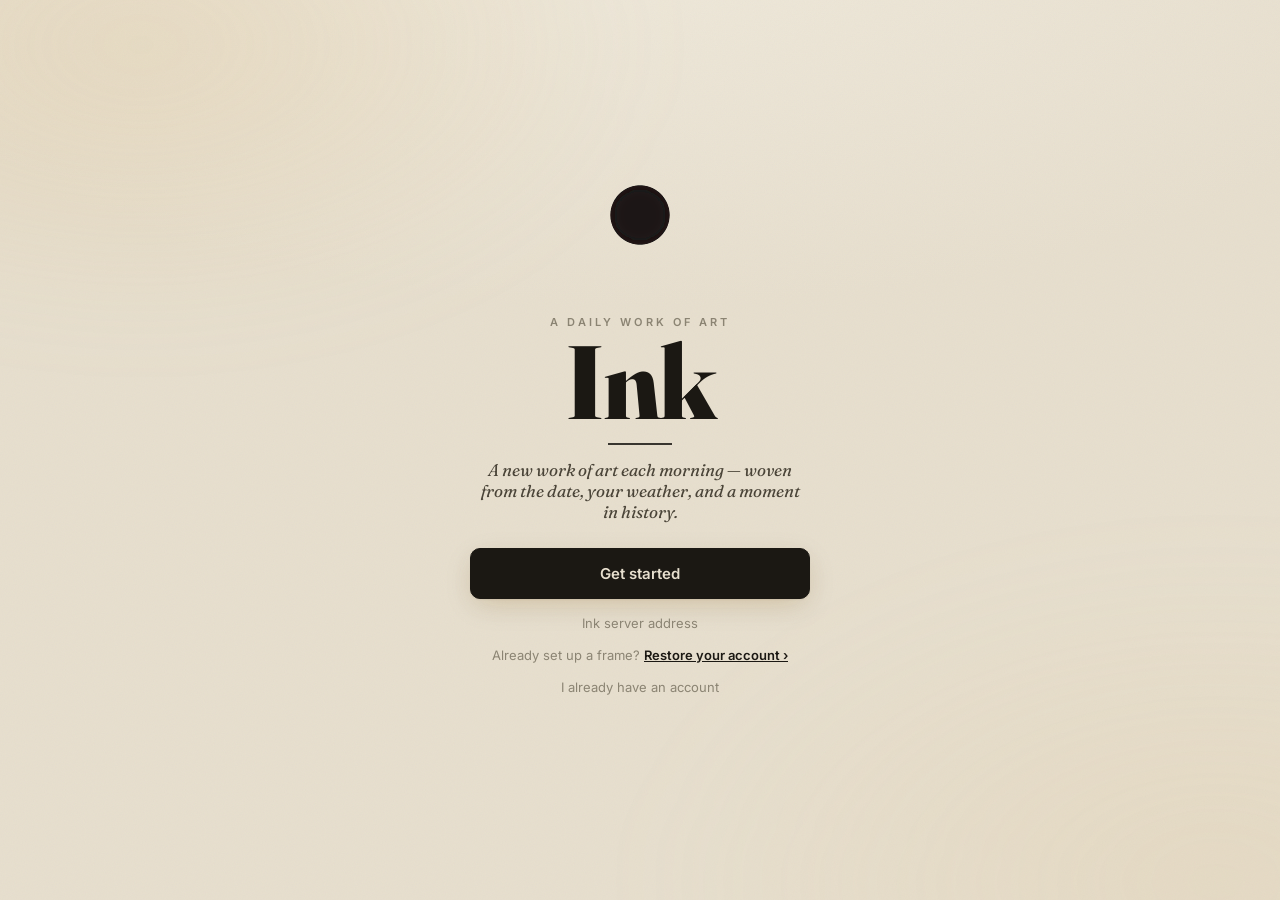
==== static/index.html @ b733e069 "fix: review findings — races, cost guards, tz bugs, toast; UI polish Backend: scheduler and the fram" ====
<!DOCTYPE html>
<html lang="en">
<head>
  <meta charset="utf-8" />
  <meta name="viewport" content="width=device-width, initial-scale=1, viewport-fit=cover" />
  <meta name="theme-color" content="#e7dfce" />
  <link rel="icon" type="image/svg+xml" href="icon.svg" />
  <link rel="icon" type="image/png" sizes="192x192" href="icon-192.png" />
  <link rel="icon" type="image/png" sizes="512x512" href="icon-512.png" />
  <link rel="apple-touch-icon" href="apple-touch-icon.png" />
  <link rel="manifest" href="manifest.webmanifest" />
  <title>Ink</title>
  <link rel="preconnect" href="https://fonts.googleapis.com" />
  <link rel="preconnect" href="https://fonts.gstatic.com" crossorigin />
  <link rel="stylesheet"
    href="https://fonts.googleapis.com/css2?family=Fraunces:ital,opsz,wght@0,9..144,400;0,9..144,500;0,9..144,600;0,9..144,800;1,9..144,400&family=Inter:wght@400;500;600&display=swap" />
  <link rel="stylesheet" href="styles.css" />
</head>
<body>
  <!-- Reusable ink-blob mark (gooey filter). -->
  <svg width="0" height="0" aria-hidden="true" style="position:absolute">
    <defs>
      <filter id="goo">
        <feGaussianBlur in="SourceGraphic" stdDeviation="5" result="b" />
        <feColorMatrix in="b" mode="matrix"
          values="1 0 0 0 0  0 1 0 0 0  0 0 1 0 0  0 0 0 20 -9" />
      </filter>
      <g id="inkblob" filter="url(#goo)">
        <circle class="bl b1" cx="80" cy="80" r="24" />
        <circle class="bl b2" cx="80" cy="80" r="17" />
        <circle class="bl b3" cx="80" cy="80" r="13" />
        <circle class="bl b4" cx="80" cy="80" r="19" />
        <circle class="bl b5" cx="80" cy="80" r="10" />
      </g>
    </defs>
  </svg>

  <main id="app">

    <!-- Shared pull-to-refresh spinner (overlays whichever screen is pulling). -->
    <div class="pull-spinner" id="pull-spinner" aria-hidden="true">
      <svg viewBox="0 0 24 24" width="20" height="20" fill="none" stroke="currentColor" stroke-width="2" stroke-linecap="round" stroke-linejoin="round">
        <path d="M3 12a9 9 0 0 1 15.5-6.2L21 8" /><path d="M21 3v5h-5" />
        <path d="M21 12a9 9 0 0 1-15.5 6.2L3 16" /><path d="M3 21v-5h5" />
      </svg>
    </div>

    <!-- ───────────────────────── Welcome ────────────────────────────────── -->
    <section id="screen-welcome" class="screen center">
      <div class="inkmark inkmark-lg" aria-hidden="true"><svg viewBox="0 0 160 160"><use href="#inkblob" /></svg></div>
      <p class="eyebrow">A daily work of art</p>
      <h1 class="word">Ink</h1>
      <hr class="rule" />
      <p class="tagline">A new work of art each morning — woven from the date, your weather, and a moment in history.</p>
      <button id="start-btn" class="btn-primary">Get started</button>
      <details id="server-details" class="disclosure">
        <summary>Ink server address</summary>
        <label>Server URL<input id="server-url" placeholder="https://your-ink-server" /></label>
        <button id="server-save" type="button" class="btn-ghost">Save server</button>
      </details>
      <p class="returning-hint">Already set up a frame? <button type="button" id="restore-open" class="link inline-link">Restore your account ›</button></p>
      <details class="disclosure" id="restore-details">
        <summary>I already have an account</summary>
        <label>Account token<input id="restore-token" placeholder="paste your token" /></label>
        <button id="restore-btn" class="btn-ghost">Restore</button>
      </details>
      <p id="welcome-error" class="error" hidden></p>
    </section>

    <!-- ───────────────────────────── Home ───────────────────────────────── -->
    <section id="screen-home" class="screen home" hidden>
      <header class="home-top">
        <span class="brand-word">Ink</span>
        <span class="inkmark inkmark-anim" aria-hidden="true"><svg viewBox="0 0 160 160"><use href="#inkblob" /></svg></span>
        <span class="home-actions">
          <button class="gear-btn" id="add-frame-btn" aria-label="Add a frame" title="Add a frame">
            <svg viewBox="0 0 24 24" width="22" height="22"><path d="M12 5v14M5 12h14" fill="none" stroke="currentColor" stroke-width="2" stroke-linecap="round"/></svg>
          </button>
          <button class="gear-btn" id="app-settings-btn" aria-label="App settings">
            <svg viewBox="0 0 24 24" width="22" height="22"><path d="M12 8a4 4 0 100 8 4 4 0 000-8zm8.4 4a6.5 6.5 0 00-.1-1.2l2-1.6-2-3.4-2.4 1a6.4 6.4 0 00-2-1.2l-.4-2.6H9.5L9 5.8a6.4 6.4 0 00-2 1.2l-2.4-1-2 3.4 2 1.6A6.5 6.5 0 003.6 12c0 .4 0 .8.1 1.2l-2 1.6 2 3.4 2.4-1c.6.5 1.3.9 2 1.2l.4 2.6h5l.4-2.6c.7-.3 1.4-.7 2-1.2l2.4 1 2-3.4-2-1.6c.1-.4.1-.8.1-1.2z" fill="none" stroke="currentColor" stroke-width="1.6"/></svg>
          </button>
        </span>
      </header>

      <!-- Empty: no frame connected -->
      <div id="home-empty" class="empty-state" hidden>
        <div class="empty-brand">
          <span class="empty-wordmark">Ink</span>
          <span class="inkmark float" aria-hidden="true"><svg viewBox="0 0 160 160"><use href="#inkblob" /></svg></span>
        </div>
        <h2>Add your first frame</h2>
        <p class="muted">Connect your Ink frame and see a new work of art each morning.</p>
        <button id="empty-connect-btn" class="btn-primary">Connect a frame</button>
      </div>

      <!-- Connected: a swipeable carousel of frames, each a hung work of art -->
      <div id="home-frame" class="home-frame" hidden>
        <div class="home-carousel" id="home-carousel"></div>
        <div class="dots" id="home-dots" hidden></div>
        <p class="swipe-hint" id="home-swipe-hint" hidden>Swipe to switch · hold to reorder</p>
      </div>
      <!-- One card per frame, cloned into #home-carousel (classes, not ids, so
           multiple cards can coexist). -->
      <template id="home-card-tpl">
        <div class="home-card">
          <button class="gallery-frame home-art-btn" type="button" aria-label="Open frame">
            <span class="gframe-wood">
              <span class="gframe-mat">
                <span class="skeleton home-skeleton"></span>
                <img class="home-art-img" alt="current artwork" />
              </span>
            </span>
          </button>
          <figcaption class="home-meta">
            <h2 class="art-title">
              <span class="home-frame-name">My frame</span>
              <svg class="title-moon home-sleep-moon" viewBox="0 0 24 24" width="16" height="16" aria-label="Asleep" hidden><path d="M21 12.8A9 9 0 1 1 11.2 3a7 7 0 0 0 9.8 9.8z" fill="currentColor"/></svg>
            </h2>
            <p class="art-caption home-explain">—</p>
            <button class="open-chip home-more" type="button">Open</button>
          </figcaption>
        </div>
      </template>
    </section>

    <!-- ───────────────────────── Connect a frame ────────────────────────── -->
    <section id="screen-connect" class="screen" hidden>
      <header class="topbar">
        <button class="link back" id="connect-back">‹ Back</button>
        <span class="brand-text">Connect a frame</span><span class="spacer"></span>
      </header>
      <ol class="steps">
        <li><b>Onboarding mode.</b> A new frame is ready on first power‑on. To re‑pair
          one, hold <b>KEY3</b> ~15 s.</li>
        <li><b>Join the frame's Wi‑Fi</b> (“Ink Frame”) on your phone; a setup page opens.</li>
        <li><b>Pick your home Wi‑Fi.</b> The frame then shows a QR + 6‑digit code.</li>
        <li><b>Scan it below</b> (or enter the code).</li>
      </ol>

      <button type="button" id="scan-btn" class="btn-primary">Scan QR to pair</button>
      <div id="scanner" class="scanner" hidden>
        <video id="scan-video" playsinline muted></video>
        <p class="scan-hint" id="scan-hint">Point the camera at the QR on the frame…</p>
        <button type="button" id="scan-cancel" class="btn-ghost">Cancel</button>
      </div>

      <details class="disclosure" id="manual-pair">
        <summary>Enter the code instead</summary>
        <form id="pair-form" class="pair-form">
          <input id="pair-code" inputmode="numeric" maxlength="6" placeholder="000000" class="code-input" />
          <label>Name this frame <span class="optional">(optional)</span>
            <input id="pair-name" maxlength="40" placeholder="e.g. Living room" /></label>
          <button type="submit" class="btn-primary">Pair frame</button>
          <p id="pair-error" class="error" hidden></p>
        </form>
      </details>
    </section>

    <!-- ─────────────────────────── Frame detail ─────────────────────────── -->
    <section id="screen-frame" class="screen frame-screen" hidden>
      <header class="home-top">
        <button class="link back" id="frame-back">‹</button>
        <span class="brand-word small">Ink</span>
        <span class="inkmark inkmark-anim" aria-hidden="true"><svg viewBox="0 0 160 160"><use href="#inkblob" /></svg></span>
      </header>

      <div class="gallery" id="gallery"></div>
      <div class="dots" id="gallery-dots"></div>

      <div class="status-line"><span class="dot" id="fr-dot"></span><span id="fr-status">—</span></div>

      <div class="frame-alert" id="frame-alert" hidden></div>

      <section class="placard">
        <p class="placard-eyebrow" id="ev-meta">On view today</p>
        <p class="placard-body" id="ev-text">—</p>
        <button type="button" id="ev-more" class="read-more" hidden>Read more</button>
        <p class="placard-sign" id="ev-sign" hidden></p>
      </section>

      <section class="also" id="other-events" hidden>
        <button type="button" id="also-toggle" class="also-toggle" aria-expanded="false" aria-controls="also-list">
          <span class="also-title">Also on this day</span>
          <span class="also-chev" aria-hidden="true">›</span>
        </button>
        <ul class="also-list" id="also-list" hidden></ul>
      </section>

      <div class="frame-controls">
        <button id="refresh-btn" type="button" class="icon-action" aria-label="Refresh the frame" title="Refresh the frame">
          <svg viewBox="0 0 24 24" aria-hidden="true"><path d="M20 11a8 8 0 1 0-.9 4.5M20 5v6h-6" fill="none" stroke="currentColor" stroke-width="2" stroke-linecap="round" stroke-linejoin="round"/></svg>
        </button>
        <button id="regen-btn" type="button" class="btn-primary">Generate</button>
        <button id="sleep-btn" type="button" class="icon-action" aria-label="Sleep the frame" title="Sleep the frame">
          <svg viewBox="0 0 24 24" aria-hidden="true"><path d="M21 12.8A8.5 8.5 0 1 1 11.2 3a6.6 6.6 0 0 0 9.8 9.8z" fill="none" stroke="currentColor" stroke-width="2" stroke-linecap="round" stroke-linejoin="round"/></svg>
        </button>
      </div>
      <p id="refresh-hint" class="sleep-hint center-text" hidden></p>

      <nav class="nav-list compact">
        <button class="nav-row" id="goto-artwork"><span class="nav-ico">🎨</span><span class="nav-t">Artwork</span><span class="nav-chev">›</span></button>
        <button class="nav-row" id="goto-settings"><span class="nav-ico">⚙︎</span><span class="nav-t">Frame settings</span><span class="nav-chev">›</span></button>
      </nav>
    </section>

    <!-- ────────────────────── Artwork settings ──────────────────────────── -->
    <section id="screen-artwork" class="screen" hidden>
      <header class="topbar">
        <button class="link back" id="artwork-back">‹ Frame</button>
        <span class="brand-text">Artwork</span><span class="spacer"></span>
      </header>
      <form id="artwork-form">

        <div class="card">
          <div class="card-head">
            <h3>Location &amp; weather</h3>
            <label class="toggle title-toggle" title="Use location &amp; weather"><input type="checkbox" id="use_weather" /><i></i></label>
          </div>
          <div id="loc-weather-body">
          <span class="field-label">Location</span>
          <div class="loc-view" id="loc-view">
            <span id="city-display" class="loc-text"></span>
            <button type="button" id="city-edit" class="loc-edit-btn" aria-label="Edit location">
              <svg viewBox="0 0 24 24" width="18" height="18" fill="none" stroke="currentColor"
                   stroke-width="1.7" stroke-linecap="round" stroke-linejoin="round">
                <path d="M12 20h9" />
                <path d="M16.5 3.5a2.12 2.12 0 0 1 3 3L7 19l-4 1 1-4 12.5-12.5z" />
              </svg>
            </button>
          </div>
          <div class="loc-edit" id="loc-edit" hidden>
            <div class="autocomplete">
              <div class="loc-input-row">
                <input id="city-name" placeholder="Type a city…" autocomplete="off"
                       autocapitalize="words" spellcheck="false" />
                <button type="button" id="city-find" class="btn-ghost inline">Find</button>
                <button type="button" id="city-accept" class="btn-accept" aria-label="Accept location">
                  <svg viewBox="0 0 24 24" width="20" height="20" fill="none" stroke="currentColor"
                       stroke-width="2.4" stroke-linecap="round" stroke-linejoin="round">
                    <path d="M20 6 9 17l-5-5" />
                  </svg>
                </button>
              </div>
              <ul id="city-suggest" class="suggest" hidden></ul>
            </div>
            <button type="button" id="geo-btn" class="link locate">Use my current location</button>
            <label class="toggle"><span>Enter coordinates manually</span><input type="checkbox" id="manual-coords" /><i></i></label>
            <div class="row" id="coords-row" hidden>
              <label>Latitude<input id="lat" type="number" step="0.0001" /></label>
              <label>Longitude<input id="lon" type="number" step="0.0001" /></label>
            </div>
          </div>
          <fieldset class="radios" id="unit-radios">
            <legend>Temperature units</legend>
            <label class="radio"><input type="radio" name="unit" value="c" /><span>°C</span></label>
            <label class="radio"><input type="radio" name="unit" value="f" /><span>°F</span></label>
          </fieldset>
          </div><!-- /loc-weather-body -->
        </div>

        <div class="card">
          <div class="card-head">
            <h3>Date</h3>
            <label class="toggle title-toggle" title="Show the date"><input type="checkbox" id="show_date" /><i></i></label>
          </div>
          <label id="date-format-row">Date format
            <select id="date-format"></select>
          </label>
          <div id="date-custom-wrap" hidden>
            <div class="field-label-row">
              <span class="field-label">Custom format</span>
              <button type="button" id="date-help-btn" class="help-btn" aria-label="Show format codes">?</button>
            </div>
            <input id="date-custom" type="text" maxlength="40" placeholder="ddd MMM Do" autocapitalize="none" autocomplete="off" spellcheck="false" />
            <p id="date-preview" class="date-preview"></p>
          </div>
        </div>

        <div id="date-help-modal" class="modal-overlay" hidden>
          <div class="modal-card" role="dialog" aria-modal="true" aria-label="Date format codes">
            <div class="modal-head">
              <h4>Format codes</h4>
              <button type="button" id="date-help-close" class="modal-close" aria-label="Close">&times;</button>
            </div>
            <dl id="date-token-list"></dl>
          </div>
        </div>

        <div class="card">
          <div class="card-head">
            <h3>Interests</h3>
            <label class="toggle title-toggle" title="Draw from a moment in history"><input type="checkbox" id="use_event" /><i></i></label>
          </div>
          <div id="interests-body">
            <p class="hint">Topics the daily moment is chosen from.</p>
            <fieldset class="chips" id="interest-chips"></fieldset>
            <label>Anything else<input id="interest-other" placeholder="e.g. jazz, sailing, poetry" /></label>
            <h4 class="sub">Holidays</h4>
            <label class="toggle"><span>Jewish</span><input type="checkbox" id="h-jewish" /><i></i></label>
            <label class="toggle"><span>Israeli</span><input type="checkbox" id="h-israeli" /><i></i></label>
            <label class="toggle"><span>Global</span><input type="checkbox" id="h-global" /><i></i></label>
          </div>
        </div>

        <div class="card">
          <h3>Style &amp; details</h3>
          <fieldset class="radios orient" id="orient-radios">
            <legend>Orientation</legend>
            <label class="radio orient-opt"><input type="radio" name="orient" value="landscape" /><span><svg viewBox="0 0 24 18" class="ori"><rect x="1" y="1" width="22" height="16" rx="2"/></svg>Landscape</span></label>
            <label class="radio orient-opt"><input type="radio" name="orient" value="portrait" /><span><svg viewBox="0 0 18 24" class="ori"><rect x="1" y="1" width="16" height="22" rx="2"/></svg>Portrait</span></label>
          </fieldset>
          <label>Language<select id="language"><option value="en">English</option><option value="he">Hebrew</option></select></label>
          <label>Signature<input id="signature" placeholder="Ink." /></label>
        </div>

        <div class="sticky-save">
          <button type="submit" class="btn-primary">Save</button>
        </div>
      </form>
    </section>

    <!-- ───────────────────────── Frame settings ─────────────────────────── -->
    <section id="screen-settings" class="screen" hidden>
      <header class="topbar">
        <button class="link back" id="settings-back">‹ Frame</button>
        <span class="brand-text">Frame settings</span>
        <button id="settings-save" class="btn-save-top" type="button" disabled>Save</button>
      </header>

      <div class="card status-card">
        <div class="status-head"><span class="dot" id="set-dot"></span><span class="status-state" id="set-state">—</span></div>
        <p class="status-sub" id="set-sub"></p>
      </div>

      <div class="card">
        <h3>Name</h3>
        <input id="set-name" maxlength="40" placeholder="Ink Frame" />
      </div>

      <div class="card">
        <h3>Schedule</h3>
        <fieldset class="radios" id="sched-radios">
          <legend>Create a new work</legend>
          <label class="radio"><input type="radio" name="sched" value="daily" /><span>Daily</span></label>
          <label class="radio"><input type="radio" name="sched" value="weekly" /><span>Weekly</span></label>
          <label class="radio"><input type="radio" name="sched" value="custom" /><span>Specific days</span></label>
        </fieldset>
        <fieldset class="chips days" id="day-chips" hidden></fieldset>
        <label>Daily update time<input id="wake" type="time" step="300" /></label>
      </div>

      <div class="card">
        <h3>Power</h3>
        <fieldset class="radios" id="sleep-radios">
          <legend>When idle</legend>
          <label class="radio"><input type="radio" name="sleepmode" value="always_on" /><span>Always on</span></label>
          <label class="radio"><input type="radio" name="sleepmode" value="sleep" /><span>Sleep after a while</span></label>
        </fieldset>
        <label id="sleep-after-row" hidden>Sleep after (minutes)<input id="sleep-after" type="number" min="1" max="240" /></label>
        <p class="hint">Always on keeps the picture up and refreshes through the day — best when plugged in. Sleep wakes at the update time, shows the new work, then sleeps to save power — best on battery.</p>
      </div>

      <div class="card">
        <h3>Time zone</h3>
        <label class="toggle"><span>Automatic (match the location)</span><input type="checkbox" id="auto-tz" /><i></i></label>
        <label id="tz-row" hidden>Time zone<input id="tz" placeholder="Asia/Jerusalem" /></label>
      </div>

      <dl class="spec">
        <div><dt>Connection</dt><dd id="spec-conn">—</dd></div>
        <div><dt>Wi‑Fi signal</dt><dd id="spec-wifi">—</dd></div>
        <div><dt>Firmware</dt><dd id="spec-fw">—</dd></div>
        <div><dt>Frame ID</dt><dd id="spec-id" class="mono">—</dd></div>
      </dl>
      <button id="check-fw-btn" type="button" class="btn-ghost wide">Check for updates</button>
      <p id="fw-status-hint" class="hint center-text"></p>

      <div class="card">
        <h3>Buttons</h3>
        <ul class="buttons-help">
          <li><b>KEY1</b><span>Sleep / wake — tap to put the frame to sleep, tap again to wake it.</span></li>
          <li><b>KEY2</b><span>Refresh — re‑fetch and redraw the current artwork.</span></li>
          <li><b>KEY3</b><span>Wake — wakes the frame from sleep.</span></li>
          <li><b>KEY1 + KEY3</b><span>Factory reset — hold both together for ~15 s to wipe Wi‑Fi &amp; pairing and return to onboarding.</span></li>
        </ul>
      </div>

      <button id="disconnect-btn" type="button" class="btn-danger">Disconnect &amp; forget this frame</button>
      <p class="hint center-text">Forgetting unpairs this frame from your account. It keeps its Wi‑Fi and shows the pairing screen, ready to re‑add.</p>

      <button id="factory-btn" type="button" class="btn-danger">Factory restore</button>
      <p class="hint center-text">Full wipe: clears Wi‑Fi <em>and</em> pairing on the frame and returns it to onboarding from scratch — for re‑gifting or moving networks. The frame must be online.</p>
    </section>

    <!-- ───────────────────────── App settings ───────────────────────────── -->
    <section id="screen-account" class="screen" hidden>
      <header class="topbar">
        <button class="link back" id="acct-back">‹ Home</button>
        <span class="brand-text">App settings</span><span class="spacer"></span>
      </header>

      <div class="card">
        <h3>Image generation</h3>
        <p class="hint">Your daily artwork is created with OpenAI. Use Ink's shared key, or bring your own.</p>
        <div class="segmented">
          <button type="button" class="seg" id="seg-platform">Ink's key</button>
          <button type="button" class="seg" id="seg-own">My own key</button>
        </div>
        <div id="own-key-fields" hidden>
          <label>Your OpenAI API key<input id="api-key" type="password" placeholder="sk-..." autocomplete="off" /></label>
          <button id="save-key-btn" type="button" class="btn-primary">Save key</button>
        </div>
        <p id="key-required-note" class="hint" hidden>Your own key is required for this account.</p>
        <p id="key-err" class="error" hidden></p>
      </div>

      <div class="card" id="install-card" hidden>
        <h3>Install Ink</h3>
        <p class="hint" id="install-hint">Add Ink to your home screen for a full‑screen experience.</p>
        <button id="install-btn" type="button" class="btn-primary">Install app</button>
      </div>

      <dl class="spec">
        <div><dt>App version</dt><dd id="app-version" class="mono">—</dd></div>
        <div><dt>Account</dt><dd id="acct-id" class="mono">—</dd></div>
      </dl>
      <button id="update-btn" type="button" class="btn-ghost wide">Check for updates</button>

      <details class="disclosure-card">
        <summary>Advanced</summary>
        <div class="adv-body">
          <label>Server URL<input id="acct-server-url" placeholder="https://your-ink-server" /></label>
          <button id="acct-server-save" type="button" class="btn-ghost">Save server</button>
          <hr class="adv-rule" />
          <p class="hint">Account key — restores this account on another device (temporary, until sign‑in). Keep it private.</p>
          <input id="token-display" readonly class="mono" />
        </div>
      </details>

      <button id="logout-btn" type="button" class="link danger-link">Log out</button>
    </section>

  </main>

  <div id="install-banner" class="install-banner" hidden>
    <div class="ib-mark inkmark inkmark-sm" aria-hidden="true"><svg viewBox="0 0 160 160"><use href="#inkblob" /></svg></div>
    <div class="ib-body">
      <p class="ib-title">Install Ink</p>
      <p class="ib-sub" id="ib-sub">Add it to your home screen for a full‑screen experience.</p>
      <label class="ib-check"><input type="checkbox" id="ib-dontshow" /> Don't show this again</label>
    </div>
    <div class="ib-actions">
      <button id="ib-install" class="btn-primary ib-btn">Install</button>
      <button id="ib-dismiss" class="link ib-later">Not now</button>
    </div>
  </div>

  <!-- Visibility is opacity-driven (.show); no [hidden] — the global
       [hidden]{display:none!important} would defeat the fade transition. -->
  <div id="toast" class="toast" aria-live="polite"></div>

  <!-- Firmware-update toast: pinned to the top, black on white text. Re-checked
       on every app launch; "Close" dismisses it for this session only. -->
  <div id="fw-toast" class="fw-toast" hidden role="status">
    <div class="fw-toast-text">
      <strong id="fw-toast-title">Firmware update available</strong>
      <span id="fw-toast-sub" class="fw-toast-sub"></span>
    </div>
    <button id="fw-toast-update" type="button" class="fw-toast-btn">Update</button>
    <button id="fw-toast-close" type="button" class="fw-toast-x" aria-label="Close">✕</button>
  </div>

  <!-- App (PWA) update — mirrors the firmware toast; Refresh reloads the new build. -->
  <div id="app-toast" class="fw-toast" hidden role="status">
    <div class="fw-toast-text">
      <strong>App update available</strong>
      <span class="fw-toast-sub">A new version of Ink is ready.</span>
    </div>
    <button id="app-toast-refresh" type="button" class="fw-toast-btn">Refresh</button>
    <button id="app-toast-close" type="button" class="fw-toast-x" aria-label="Close">✕</button>
  </div>

  <!-- Artwork-waiting toast: a new work was generated but the frame is asleep/
       offline, so it can't fetch it until it's back. Persists (no remote wake). -->
  <div id="wake-toast" class="fw-toast" hidden role="status">
    <div class="fw-toast-text">
      <strong>New artwork ready</strong>
      <span id="wake-toast-sub" class="fw-toast-sub">Wake the frame to show it.</span>
    </div>
    <button id="wake-toast-close" type="button" class="fw-toast-x" aria-label="Close">✕</button>
  </div>

  <!-- Zoom lightbox: tap an artwork in the gallery to view it large -->
  <div id="lightbox" class="lightbox" hidden>
    <button id="lb-close" class="lb-close" aria-label="Close">✕</button>
    <div class="lb-frame"><img id="lb-img" alt="artwork" /></div>
  </div>

  <script src="jsqr.js"></script>
  <script src="app.js"></script>
</body>
</html>
---- static/styles.css ----
/* ───────────────────────────── Ink — premium control app ──────────────────
   Editorial black & beige. Fraunces display serif, Inter for UI text.
   ------------------------------------------------------------------------- */
:root {
  --paper:    #e7dfce;   /* warm beige ground */
  --paper-2:  #efe9db;   /* lifted card */
  --ink:      #1b1813;   /* near-black */
  --ink-soft: #4a4438;
  --muted:    #8b8473;
  --line:     #cfc6b1;
  --accent:   #1b1813;
  --ok:       #3f6b4c;
  --danger:   #9b3b2f;
  --radius:   16px;
  --radius-sm: 10px;
  --shadow:   0 1px 2px rgba(27,24,19,.06), 0 8px 30px rgba(27,24,19,.08);
  --shadow-lg: 0 2px 6px rgba(27,24,19,.08), 0 24px 60px rgba(27,24,19,.16);
  --ease:     cubic-bezier(.2,.7,.2,1);
  --maxw:     560px;
  --glow:     214, 178, 116;   /* warm amber for AI-magic glows: rgba(var(--glow), a) */
}

* { box-sizing: border-box; }
html, body { margin: 0; }
/* Suppress the browser's native pull-to-refresh everywhere — we provide our own. */
html, body { overscroll-behavior-y: none; }
/* A `hidden` element must always stay hidden — author rules like
   `.home-frame { display:flex }` would otherwise beat the UA [hidden] default
   and leak the inactive view under the active one. */
[hidden] { display: none !important; }
body {
  background:
    radial-gradient(120% 80% at 50% -10%, #efe9db 0%, var(--paper) 55%),
    var(--paper);
  color: var(--ink);
  font-family: "Inter", system-ui, sans-serif;
  -webkit-font-smoothing: antialiased;
  min-height: 100dvh;
  background-attachment: fixed;
}
body::before {
  content: ""; position: fixed; inset: 0; pointer-events: none; z-index: 0;
  opacity: .04;
  background-image: url("data:image/svg+xml,%3Csvg xmlns='http://www.w3.org/2000/svg' width='120' height='120'%3E%3Cfilter id='n'%3E%3CfeTurbulence type='fractalNoise' baseFrequency='.9' numOctaves='2'/%3E%3C/filter%3E%3Crect width='100%25' height='100%25' filter='url(%23n)'/%3E%3C/svg%3E");
}
/* Ambient "AI" aura — warm glows that slowly breathe + drift behind everything. */
body::after {
  content: ""; position: fixed; inset: -25%; z-index: 0; pointer-events: none;
  background:
    radial-gradient(38% 30% at 24% 20%, rgba(var(--glow), .18), transparent 70%),
    radial-gradient(42% 34% at 80% 82%, rgba(var(--glow), .12), transparent 72%);
  filter: blur(48px);
  animation: aura-drift 26s ease-in-out infinite alternate;
}
@keyframes aura-drift {
  from { transform: translate3d(0, 0, 0) scale(1); }
  to   { transform: translate3d(2%, -3%, 0) scale(1.1); }
}

#app { position: relative; z-index: 1; max-width: var(--maxw); margin: 0 auto;
       padding: max(18px, env(safe-area-inset-top)) 20px 60px; }
/* Home is locked to exactly one viewport — no page scroll. Other screens keep
   the scrollable padding above. */
#app.locked { height: 100dvh; overflow: hidden;
       padding: max(12px, env(safe-area-inset-top)) 20px max(10px, env(safe-area-inset-bottom)); }
/* Lock the page itself on home so it can't scroll/rubber-band even a few px. */
body.home-locked { overflow: hidden; height: 100dvh; overscroll-behavior-y: none; }

/* ── Screen transitions ───────────────────────────────────────────────── */
.screen { animation: rise .42s var(--ease) both; }
/* Must beat later equal-specificity rules like `.screen.center { display:flex }`,
   otherwise a hidden screen (e.g. welcome) keeps rendering under the active one. */
.screen[hidden] { display: none !important; }
@keyframes rise { from { opacity: 0; transform: translateY(10px); } to { opacity: 1; transform: none; } }
.screen.center { min-height: 86dvh; display: flex; flex-direction: column;
                 align-items: center; justify-content: center; text-align: center; }
@media (prefers-reduced-motion: reduce) {
  .screen, .float, .bl, body::after,
  .brand-word, .word, .btn-primary.busy, .spin-sm, .gen-step, .pull-spinner.engaged { animation: none !important; }
}

/* ── Typography ───────────────────────────────────────────────────────── */
h1, h2, h3, .word, .brand, .brand-text, .placard-body, .status-state {
  font-family: "Fraunces", Georgia, serif;
}
.eyebrow { font-family: "Inter"; text-transform: uppercase; letter-spacing: .28em;
           font-size: 11px; color: var(--muted); margin: 0 0 6px; font-weight: 600; }
.word { font-size: clamp(64px, 22vw, 104px); font-weight: 800; line-height: .82;
        letter-spacing: -.02em; margin: 4px 0 0; }
.tagline { color: var(--ink-soft); max-width: 30ch; margin: 14px auto 26px;
           font-family: "Fraunces"; font-style: italic; font-size: 17px; }
.rule { width: 64px; border: none; border-top: 2px solid var(--ink); margin: 18px auto 0; opacity: .85; }
.muted { color: var(--muted); }
.hint { color: var(--muted); font-size: 13px; margin: 6px 0; }
.center-text { text-align: center; }
.mono { font-family: ui-monospace, "SF Mono", Menlo, monospace; font-size: 12.5px; }

/* ── Ink mark + blob animation ────────────────────────────────────────── */
.inkmark svg { width: 100%; height: 100%; display: block; }
.bl { fill: var(--ink); transform-origin: 80px 80px; animation: drift 7s var(--ease) infinite; }
.b2 { animation-delay: -1.4s } .b3 { animation-delay: -2.8s }
.b4 { animation-delay: -4.2s } .b5 { animation-delay: -5.6s }
@keyframes drift {
  0%,100% { transform: translate(0,0) scale(1); }
  20%     { transform: translate(13px,-10px) scale(1.12); }
  40%     { transform: translate(-9px,8px) scale(.9); }
  60%     { transform: translate(10px,9px) scale(1.08); }
  80%     { transform: translate(-7px,-6px) scale(.96); }
}
.inkmark-lg { width: 200px; height: 200px; }
.inkmark-md { width: 148px; height: 148px; }
.inkmark-sm { width: 26px; height: 26px; }
.float { animation: bob 6s var(--ease) infinite; }
@keyframes bob { 0%,100% { transform: translateY(0) } 50% { transform: translateY(-12px) } }

/* ── Top bar ──────────────────────────────────────────────────────────── */
.topbar { display: flex; align-items: center; gap: 10px; margin: 4px 0 22px; min-height: 38px; }
.brand { display: flex; align-items: center; gap: 8px; font-size: 24px; font-weight: 800;
         letter-spacing: -.01em; }
.brand-text { font-size: 19px; font-weight: 600; flex: 1; text-align: center; }
.spacer { width: 38px; }
/* Global Save in a settings header — enabled only when something changed. */
.btn-save-top { flex: none; background: var(--ink); color: var(--paper); border: none;
  border-radius: 999px; font: inherit; font-weight: 600; font-size: 14px; padding: 7px 18px;
  cursor: pointer; transition: opacity .2s, transform .12s var(--ease); }
.btn-save-top:disabled { opacity: .32; cursor: default; }
.btn-save-top:not(:disabled):active { transform: scale(.95); }
.link { background: none; border: none; color: var(--ink); font: inherit; cursor: pointer;
        font-weight: 500; padding: 6px 2px; }
.link.back { color: var(--ink-soft); }
.link:active { opacity: .6; }
.icon-btn { margin-left: auto; background: none; border: none; cursor: pointer; padding: 8px;
            border-radius: 50%; color: var(--ink); transition: background .2s; }
.icon-btn:hover { background: rgba(27,24,19,.07); }
.icon-btn svg { fill: currentColor; }

/* ── Buttons ──────────────────────────────────────────────────────────── */
button { font-family: inherit; }
.btn-primary, .btn-ghost, .btn-danger {
  display: inline-flex; align-items: center; justify-content: center;
  width: 100%; padding: 15px 18px; border-radius: var(--radius-sm);
  font-size: 15px; font-weight: 600; cursor: pointer; border: 1.5px solid var(--ink);
  transition: transform .12s var(--ease), box-shadow .2s, background .2s, opacity .2s;
}
/* Keyboard affordance: one consistent focus ring, everywhere (invisible for
   mouse/touch — :focus-visible only). */
:where(button, a, input, select, textarea, summary):focus-visible {
  outline: 2px solid var(--ink); outline-offset: 3px; border-radius: 4px;
}

.btn-primary { background: var(--ink); color: var(--paper);
               box-shadow: var(--shadow), 0 8px 26px -10px rgba(var(--glow), .45); }
.btn-primary:hover { box-shadow: var(--shadow-lg); transform: translateY(-1px); }
.btn-primary:active { transform: scale(.978); box-shadow: var(--shadow); }
.btn-ghost { background: transparent; color: var(--ink); }
.btn-ghost:hover { background: rgba(27,24,19,.05); }
.btn-danger { background: transparent; color: var(--danger); border-color: var(--danger); }
.btn-danger:hover { background: rgba(155,59,47,.07); }

/* Firmware-update toast — pinned to the top, black with white text. */
.fw-toast {
  position: fixed; top: 0; left: 0; right: 0; z-index: 50;
  margin: 0 auto; max-width: var(--maxw);
  display: flex; align-items: center; gap: 12px;
  padding: max(12px, env(safe-area-inset-top)) 14px 12px;
  background: #14110d; color: #fff;
  box-shadow: var(--shadow-lg);
  /* Fade in only — a translateY slide-in could get stuck in its start state
     (translateY(-100%)) and leave the toast above the viewport with the X
     unreachable. Opacity can't push it off-screen, so the toast (and its close
     button) is always in place. */
  animation: fw-fade .25s var(--ease) both;
}
@keyframes fw-fade { from { opacity: 0; } to { opacity: 1; } }
/* If several pinned toasts show at once, stack them instead of overlapping. */
#fw-toast:not([hidden]) ~ #app-toast { top: 64px; }
#fw-toast:not([hidden]) ~ #wake-toast,
#app-toast:not([hidden]) ~ #wake-toast { top: 64px; }
#fw-toast:not([hidden]) ~ #app-toast:not([hidden]) ~ #wake-toast { top: 128px; }
.fw-toast-text { flex: 1; min-width: 0; display: flex; flex-direction: column; line-height: 1.25; }
.fw-toast-text strong { font-weight: 700; font-size: 15px; }
.fw-toast-sub { font-size: 12.5px; opacity: .82; font-variant-numeric: tabular-nums; }
.fw-toast-btn {
  flex: none; background: #fff; color: #14110d; border: none; border-radius: 999px;
  font: inherit; font-weight: 600; font-size: 14px; padding: 8px 18px; cursor: pointer;
  transition: transform .12s var(--ease), opacity .2s;
}
.fw-toast-btn:not(:disabled):active { transform: scale(.95); }
.fw-toast-btn:disabled { opacity: .45; cursor: default; }
.fw-toast-x { flex: none; background: none; border: none; color: #fff; font-size: 15px;
  cursor: pointer; padding: 6px; opacity: .75; line-height: 1; }
.fw-toast-x:hover { opacity: 1; }
#factory-btn { margin-top: 18px; }
.btn-primary:disabled { opacity: .55; cursor: default; transform: none; }
.btn-ghost:disabled { opacity: .4; cursor: default; background: transparent; }
/* Generating: a warm shimmer sweeps the button — "AI at work". */
.btn-primary.busy {
  background-image: linear-gradient(100deg, var(--ink) 35%, #4a3d2c 50%, var(--ink) 65%);
  background-size: 220% 100%;
  animation: ink-sheen 1.3s linear infinite;
  white-space: nowrap;
}
/* Each generation step gently fades in as the label changes. */
.gen-step { display: inline-block; animation: gen-fade .34s var(--ease) both; }
@keyframes gen-fade { from { opacity: 0; transform: translateY(2px); } to { opacity: 1; transform: none; } }
button.inline { width: auto; white-space: nowrap; padding: 0 16px; }

/* Transient "✓ Saved" confirmation shown on the save button itself. */
.btn-saved { animation: saved-glow .9s var(--ease); }
.btn-saved .saved-ico { display: inline-grid; place-items: center; width: 1.05em; height: 1.05em;
                        margin-right: 7px; vertical-align: -2px;
                        animation: saved-pop .34s var(--ease) both; }
.btn-saved .saved-ico svg { width: 100%; height: 100%; }
.btn-saved .saved-ico path { stroke-dasharray: 24; stroke-dashoffset: 24;
                             animation: saved-draw .42s var(--ease) .06s forwards; }
.btn-saved .saved-label { animation: saved-fade .34s var(--ease) both; }
@keyframes saved-pop  { 0% { transform: scale(.3); opacity: 0; } 62% { transform: scale(1.18); } 100% { transform: scale(1); opacity: 1; } }
@keyframes saved-draw { to { stroke-dashoffset: 0; } }
@keyframes saved-fade { from { opacity: .25; } to { opacity: 1; } }
@keyframes saved-glow { 0% { box-shadow: 0 0 0 0 rgba(var(--glow), .5); } 100% { box-shadow: 0 0 0 8px rgba(var(--glow), 0); } }
@media (prefers-reduced-motion: reduce) {
  .btn-saved, .btn-saved .saved-ico, .btn-saved .saved-ico path, .btn-saved .saved-label { animation: none !important; stroke-dashoffset: 0 !important; }
}
.wide { margin-top: 8px; }
.danger-link { color: var(--danger); display: block; width: 100%; text-align: center;
               margin-top: 18px; font-weight: 600; }

/* ── Inputs ───────────────────────────────────────────────────────────── */
label { display: block; font-size: 13px; font-weight: 600; color: var(--ink-soft);
        margin: 12px 0 0; }
input, select {
  width: 100%; margin-top: 6px; padding: 12px 13px; font: inherit; font-size: 15px;
  color: var(--ink); background: var(--paper-2); border: 1.5px solid var(--line);
  border-radius: var(--radius-sm); transition: border-color .2s, box-shadow .2s;
}
input:focus, select:focus { outline: none; border-color: var(--ink);
                            box-shadow: 0 0 0 3px rgba(27,24,19,.08); }
.row { display: flex; gap: 12px; }
.row > label { flex: 1; }
.row > input { flex: 1; }

/* ── Disclosures (welcome) ───────────────────────────────────────────── */
.disclosure { width: 100%; max-width: 340px; margin: 16px auto 0; text-align: left; }
.disclosure summary { cursor: pointer; color: var(--muted); font-size: 13px;
                      text-align: center; list-style: none; }
.disclosure summary::-webkit-details-marker { display: none; }
#start-btn { max-width: 340px; }

/* ── Home: empty state + frame grid ──────────────────────────────────── */
.home-eyebrow { margin-bottom: 14px; }
.empty-state { flex: 1; display: flex; flex-direction: column; align-items: center;
               justify-content: center; text-align: center; padding: 10px; }
/* Brand lockup: the "Ink" wordmark on top, the animated ink blob below it. */
.empty-brand { display: flex; flex-direction: column; align-items: center; gap: 8px; margin-bottom: 26px; }
.empty-brand .inkmark { width: 96px; height: 96px; margin: 0; }
.empty-wordmark { font-family: "Fraunces"; font-weight: 800; line-height: 1; letter-spacing: -.02em;
                  color: var(--ink); font-size: clamp(56px, 18vw, 84px); }
/* The empty state carries the branding, so drop the header wordmark + blob
   (the gear stays for account access). */
#screen-home.is-empty .home-top .brand-word,
#screen-home.is-empty .home-top .inkmark-anim { display: none; }
.empty-state h2 { font-size: 28px; margin: 0 0 6px; }
.empty-state p { margin: 0 auto 22px; max-width: 26ch; }
.empty-state .btn-primary { max-width: 280px; margin: 0 auto; }

.frame-grid { display: grid; gap: 16px; }
.frame-card {
  display: block; width: 100%; text-align: left; cursor: pointer; padding: 0;
  background: var(--paper-2); border: 1.5px solid var(--line); border-radius: var(--radius);
  overflow: hidden; box-shadow: var(--shadow); transition: transform .18s var(--ease), box-shadow .25s;
  animation: rise .5s var(--ease) both;
}
.frame-card:hover { transform: translateY(-3px); box-shadow: var(--shadow-lg); }
.frame-card:active { transform: scale(.99); }
.fc-thumb { position: relative; aspect-ratio: 5 / 3; background: #fff;
            border-bottom: 1.5px solid var(--line); }
.fc-thumb img { width: 100%; height: 100%; object-fit: contain; display: block; }
.fc-thumb .skeleton { position: absolute; inset: 0; }
.fc-empty { display: flex; align-items: center; justify-content: center; height: 100%;
            color: var(--muted); font-size: 13px; }
.fc-body { padding: 14px 16px 16px; }
.fc-name { display: flex; align-items: center; gap: 8px; font-family: "Fraunces";
           font-size: 19px; font-weight: 600; }
.fc-desc { color: var(--ink-soft); font-size: 13.5px; margin: 6px 0 0; line-height: 1.45;
           display: -webkit-box; -webkit-line-clamp: 2; -webkit-box-orient: vertical; overflow: hidden; }
.add-frame { margin-top: 20px; background: none; border: 1.5px dashed var(--line);
             color: var(--ink-soft); border-radius: var(--radius); padding: 16px;
             width: 100%; cursor: pointer; font-weight: 600; transition: border-color .2s, color .2s; }
.add-frame:hover { border-color: var(--ink-soft); color: var(--ink); }

/* ── Status dot ──────────────────────────────────────────────────────── */
.dot { width: 9px; height: 9px; border-radius: 50%; background: var(--muted); flex: none; }
.s-on   { background: #3f6b4c; box-shadow: 0 0 0 4px rgba(63,107,76,.18); }
.s-sleep{ background: #b08a3e; box-shadow: 0 0 0 4px rgba(176,138,62,.16); }
.s-setup{ background: #6a86b8; box-shadow: 0 0 0 4px rgba(106,134,184,.16); }
.s-off  { background: #b1aa98; }

/* ── Picture frame ───────────────────────────────────────────────────── */
.artframe { margin: 6px 0 18px; perspective: 1200px; }
.mat {
  position: relative; background: #fff; padding: 18px; border-radius: 6px;
  border: 1px solid var(--line);
  box-shadow: var(--shadow-lg), inset 0 0 0 1px rgba(0,0,0,.04);
}
.mat::after { /* inner bevel */
  content: ""; position: absolute; inset: 18px; border: 1px solid rgba(0,0,0,.08);
  pointer-events: none;
}
.mat img { display: block; width: 100%; border-radius: 2px; opacity: 0;
           transition: opacity .5s var(--ease); }
.mat img.loaded { opacity: 1; }
.artframe.busy .mat img { filter: grayscale(1) opacity(.4); }

.skeleton { position: absolute; inset: 18px; border-radius: 2px;
            background: linear-gradient(100deg, #ece7db 30%, #f6f2e8 50%, #ece7db 70%);
            background-size: 200% 100%; animation: shimmer 1.4s infinite linear; }
.skeleton[hidden] { display: none; }
@keyframes shimmer { from { background-position: 200% 0 } to { background-position: -200% 0 } }

/* ── Museum placard ──────────────────────────────────────────────────── */
.placard { text-align: center; padding: 0 6px; }
.placard-eyebrow { font-size: 11px; letter-spacing: .18em; text-transform: uppercase;
                   color: var(--muted); margin: 0 0 8px; font-weight: 600; }
.placard-body { font-size: 17px; line-height: 1.55; margin: 0 0 8px; color: var(--ink); }
.placard-body.he { font-size: 16px; color: var(--ink-soft); }
.placard-sign { font-family: "Fraunces"; font-style: italic; color: var(--ink-soft); margin: 14px 0 0; font-size: 16px; }
.placard-credit { font-size: 11px; letter-spacing: .12em; text-transform: uppercase;
                  color: var(--muted); margin: 16px 0 0; }

/* ── Actions + nav list ──────────────────────────────────────────────── */
.actions { margin: 22px 0 8px; }
.actions-row { display: flex; gap: 12px; margin-top: 26px; }
/* Frame controls: circular icon buttons (Refresh, Sleep) flanking Regenerate. */
.frame-controls { display: flex; align-items: center; justify-content: center; gap: 12px; margin-top: 26px; }
.frame-controls .btn-primary { flex: 1; max-width: 260px; margin: 0; }
.icon-action { flex: none; width: 52px; height: 52px; border-radius: 50%; cursor: pointer;
               border: 1.5px solid var(--line); background: var(--paper-2); color: var(--ink);
               display: inline-flex; align-items: center; justify-content: center;
               transition: transform .12s var(--ease), box-shadow .2s, background .2s, opacity .2s; }
.icon-action svg { width: 23px; height: 23px; display: block; }
.icon-action:hover { box-shadow: var(--shadow); background: var(--paper); }
.icon-action:active { transform: scale(.93); }
.icon-action:disabled { opacity: .38; cursor: default; box-shadow: none; }
.icon-action.busy svg { animation: spin 1s linear infinite; }
@keyframes spin { to { transform: rotate(360deg); } }
/* In-button spinner for the Generate loading state — clearly animated. */
.spin-sm { display: inline-block; width: 15px; height: 15px; margin-right: 8px; vertical-align: -2px;
           border: 2px solid rgba(231,223,206,.35); border-top-color: var(--paper);
           border-radius: 50%; animation: spin .8s linear infinite; }
.actions-row .btn-ghost { flex: 0 0 38%; }
.actions-row .btn-primary { flex: 1; }
.nav-list { margin-top: 18px; display: grid; gap: 10px; }
.nav-row { display: flex; align-items: center; gap: 14px; width: 100%; cursor: pointer;
           background: var(--paper-2); border: 1.5px solid var(--line); border-radius: var(--radius);
           padding: 16px; text-align: left; transition: transform .14s var(--ease), box-shadow .2s; }
.nav-row:hover { box-shadow: var(--shadow); transform: translateY(-1px); }
.nav-row:active { transform: scale(.99); }
.nav-ico { font-size: 20px; width: 26px; text-align: center; }
.nav-col { flex: 1; display: flex; flex-direction: column; }
.nav-t { font-family: "Fraunces"; font-size: 16px; font-weight: 600; }
.nav-s { color: var(--muted); font-size: 12.5px; margin-top: 2px; }
.nav-chev { color: var(--muted); font-size: 22px; }

/* ── Cards & sections ────────────────────────────────────────────────── */
.card { background: var(--paper-2); border: 1.5px solid var(--line); border-radius: var(--radius);
        padding: 18px; margin: 0 0 16px; box-shadow: var(--shadow); }
.card h3 { margin: 0 0 4px; font-size: 17px; }
.steps { color: var(--ink-soft); font-size: 14px; line-height: 1.6; padding-left: 20px; }
.steps li { margin: 8px 0; }
.steps b { color: var(--ink); }

/* ── Connect / pairing ───────────────────────────────────────────────── */
.pair-form { margin-top: 8px; }
.code-input { text-align: center; font-family: "Fraunces"; font-size: 34px; font-weight: 600;
              letter-spacing: .42em; padding: 16px 0 16px .42em; }
.locate { color: var(--ink-soft); font-size: 13px; padding: 6px 0; }

/* ── Chips ───────────────────────────────────────────────────────────── */
.chips { border: none; padding: 0; margin: 10px 0 0; display: flex; flex-wrap: wrap; gap: 9px; }
.chip { position: relative; margin: 0; }
.chip input { position: absolute; opacity: 0; pointer-events: none; }
.chip span { display: inline-block; padding: 9px 15px; border-radius: 999px; font-size: 13.5px;
             font-weight: 600; color: var(--ink-soft); background: var(--paper);
             border: 1.5px solid var(--line); cursor: pointer; transition: all .18s var(--ease); }
.chip input:checked + span { background: var(--ink); color: var(--paper); border-color: var(--ink);
                             transform: translateY(-1px); box-shadow: var(--shadow); }

/* ── Toggle switches ─────────────────────────────────────────────────── */
.toggle { display: flex; align-items: center; justify-content: space-between; gap: 12px;
          margin: 14px 0 0; font-size: 14px; font-weight: 600; color: var(--ink); cursor: pointer; }
.toggle.standalone { margin: 0; }
.toggle input { position: absolute; opacity: 0; width: 0; height: 0; }
.toggle i { position: relative; width: 46px; height: 28px; border-radius: 999px;
            background: var(--line); transition: background .22s var(--ease); flex: none; }
.toggle i::after { content: ""; position: absolute; top: 3px; left: 3px; width: 22px; height: 22px;
                   border-radius: 50%; background: #fff; box-shadow: 0 1px 3px rgba(0,0,0,.25);
                   transition: transform .22s var(--ease); }
.toggle input:checked + i { background: var(--ink); }
.toggle input:checked + i::after { transform: translateX(18px); }
/* A master toggle sitting in a card's title row; collapses the card when off. */
.card-head { display: flex; align-items: center; justify-content: space-between; gap: 12px; }
.card-head h3 { margin: 0; }
.title-toggle { margin: 0; width: auto; flex: none; }
#loc-weather-body, #interests-body { margin-top: 4px; }

/* ── Sticky save ─────────────────────────────────────────────────────── */
.sticky-save { position: sticky; bottom: 0; padding: 14px 0 calc(14px + env(safe-area-inset-bottom));
               background: linear-gradient(to top, var(--paper) 60%, transparent); }

/* ── Frame settings: status + spec ───────────────────────────────────── */
.status-card { text-align: left; }
.status-head { display: flex; align-items: center; gap: 10px; }
.status-state { font-size: 22px; font-weight: 600; }
.status-sub { color: var(--muted); font-size: 13px; margin: 6px 0 0; }
.spec { background: var(--paper-2); border: 1.5px solid var(--line); border-radius: var(--radius);
        margin: 0 0 16px; padding: 4px 18px; box-shadow: var(--shadow); }
.spec > div { display: flex; justify-content: space-between; align-items: center;
              padding: 13px 0; border-bottom: 1px solid var(--line); gap: 16px; }
.spec > div:last-child { border-bottom: none; }
.spec dt { color: var(--muted); font-size: 13px; font-weight: 600; }
.spec dd { margin: 0; font-weight: 600; text-align: right; }
.buttons-help { list-style: none; padding: 0; margin: 8px 0 0; }
.buttons-help li { display: grid; grid-template-columns: 56px 1fr; gap: 10px; align-items: start;
                   padding: 10px 0; border-top: 1px solid var(--line); font-size: 13.5px; }
.buttons-help li:first-child { border-top: none; }
.buttons-help b { font-family: ui-monospace, monospace; font-size: 12px; background: var(--ink);
                  color: var(--paper); padding: 4px 8px; border-radius: 6px; text-align: center;
                  align-self: start; }
.buttons-help span { color: var(--ink-soft); line-height: 1.5; }

label .optional { color: var(--muted); font-weight: 400; text-transform: none; letter-spacing: 0; }

/* ── Segmented control (key chooser) ─────────────────────────────────── */
.segmented { display: flex; gap: 4px; background: var(--paper); border: 1.5px solid var(--line);
             border-radius: 12px; padding: 4px; margin: 12px 0; }
.seg { flex: 1; padding: 11px; border: none; background: transparent; border-radius: 9px;
       font: inherit; font-weight: 600; font-size: 14px; color: var(--ink-soft); cursor: pointer;
       transition: background .2s var(--ease), color .2s, box-shadow .2s; }
.seg.active { background: var(--ink); color: var(--paper); box-shadow: var(--shadow); }
.seg:disabled { opacity: .4; cursor: default; }
#own-key-fields { margin-top: 4px; }

/* ── Advanced disclosure card ────────────────────────────────────────── */
.disclosure-card { background: var(--paper-2); border: 1.5px solid var(--line); border-radius: var(--radius);
                   padding: 0 18px; margin: 16px 0; box-shadow: var(--shadow); }
.disclosure-card > summary { cursor: pointer; list-style: none; padding: 16px 0; font-weight: 600;
                             font-family: "Fraunces"; font-size: 16px; color: var(--ink);
                             display: flex; justify-content: space-between; align-items: center; }
.disclosure-card > summary::-webkit-details-marker { display: none; }
.disclosure-card > summary::after { content: "›"; color: var(--muted); font-size: 20px;
                                    transition: transform .2s var(--ease); }
.disclosure-card[open] > summary::after { transform: rotate(90deg); }
.adv-body { padding-bottom: 18px; }
.adv-rule { border: none; border-top: 1px solid var(--line); margin: 18px 0; }

/* ── Install banner ──────────────────────────────────────────────────── */
.install-banner {
  position: fixed; left: 50%; bottom: calc(18px + env(safe-area-inset-bottom));
  transform: translateX(-50%) translateY(28px); z-index: 60; width: min(520px, 92vw);
  display: flex; gap: 14px; align-items: flex-start;
  background: var(--paper-2); border: 1.5px solid var(--line); border-radius: var(--radius);
  padding: 16px; box-shadow: var(--shadow-lg);
  opacity: 0; transition: opacity .35s, transform .35s var(--ease);
}
.install-banner.show { opacity: 1; transform: translateX(-50%) translateY(0); }
.install-banner[hidden] { display: none; }
.ib-mark { width: 34px; height: 34px; flex: none; }
.ib-body { flex: 1; }
.ib-title { font-family: "Fraunces"; font-size: 17px; font-weight: 600; margin: 0; }
.ib-sub { color: var(--ink-soft); font-size: 13px; margin: 3px 0 8px; line-height: 1.4; }
.ib-check { display: flex; align-items: center; gap: 7px; font-size: 12.5px; font-weight: 500;
            color: var(--muted); margin: 0; cursor: pointer; }
.ib-check input { width: auto; margin: 0; }
.ib-actions { display: flex; flex-direction: column; gap: 6px; align-items: stretch; flex: none; }
.ib-btn { width: auto; padding: 10px 18px; }
.ib-later { font-size: 12.5px; color: var(--muted); }

/* ── QR scanner ──────────────────────────────────────────────────────── */
.scanner { margin: 14px 0; text-align: center; }
.scanner[hidden] { display: none; }
#scan-video { width: 100%; max-width: 320px; aspect-ratio: 1; object-fit: cover;
              border-radius: var(--radius); background: #000; border: 1.5px solid var(--line); }
.scan-hint { color: var(--muted); font-size: 13px; margin: 10px 0; }
.scanner .btn-ghost { max-width: 200px; margin: 0 auto; }

.returning-hint { color: var(--muted); font-size: 13px; margin: 16px 0 0; }
.inline-link { font: inherit; font-size: 13px; color: var(--ink); font-weight: 600;
               background: none; border: none; cursor: pointer; padding: 0; text-decoration: underline; }

/* ═══════════════════════ v2 — home as a hung work of art ═══════════════ */
.home { display: flex; flex-direction: column; height: 100%; min-height: 0; overflow: hidden; }
.home-top { display: flex; align-items: center; gap: 12px; margin: 2px 0 8px; position: relative; }
.brand-word { font-family: "Fraunces"; font-weight: 800; font-size: 32px; letter-spacing: -.01em; line-height: 1; }
.brand-word, .word { color: var(--ink); }
.brand-word.small { font-size: 22px; }
.inkmark-anim { width: 48px; height: 48px; position: relative; }
.home-top .inkmark-anim { margin-left: 4px; }
/* Home: a larger ink blob sitting close to the "Ink" wordmark. */
.home .inkmark-anim { width: 60px; height: 60px; margin-left: -8px; }
/* Frame-screen alert (e.g. "couldn't update this morning"). */
.frame-alert { margin: 2px 0 6px; padding: 9px 13px; border-radius: var(--radius-sm);
               background: rgba(155,59,47,.10); border: 1px solid rgba(155,59,47,.28);
               color: var(--danger); font-size: 13px; line-height: 1.4; text-align: center; }
.frame-alert.info { background: rgba(27,24,19,.05); border-color: var(--line); color: var(--ink-soft); }
.frame-alert[hidden] { display: none; }
.home-actions { margin-left: auto; display: flex; align-items: center; gap: 0; }
.home-actions .gear-btn { margin-left: 0; }
.gear-btn { margin-left: auto; background: none; border: none; cursor: pointer; padding: 8px;
            border-radius: 50%; color: var(--ink-soft); transition: background .2s, color .2s; }
.gear-btn:hover { background: rgba(27,24,19,.07); color: var(--ink); }

/* Pull-to-refresh: the home is one locked viewport, so we drive the gesture
   ourselves. touch-action isn't inherited, so it must cover the children the
   user actually grabs — otherwise the browser claims the vertical swipe. The UI
   stays put; only the spinner descends + a warm glow blooms from the top edge. */
.home { position: relative; }
.home, .home * { touch-action: none; }
/* Frame screen, collapsed (the pull-to-refresh state): own every touch gesture
   like home, so the vertical pull engages reliably on Android Chrome instead of
   fighting the browser's default gesture handling. The gallery keeps native
   horizontal swipe; when expanded for "Read more", normal scrolling resumes. */
/* Frame scrolls natively (pan-y on .frame-screen); the gallery keeps horizontal
   swipe; the pull-to-refresh only engages at scrollTop 0 (see attachPullToRefresh). */
.frame-screen .gallery, .frame-screen .gallery * { touch-action: pan-x; }
/* Shared pull-to-refresh spinner. Absolute within #app (which is position:
   relative) — more reliable on mobile than `fixed`, which jitters under the
   dynamic address bar / status bar (e.g. Pixel Chrome). */
.pull-spinner { position: absolute; top: max(10px, env(safe-area-inset-top)); left: 50%; margin-left: -18px;
  z-index: 60; width: 36px; height: 36px; border-radius: 50%; color: var(--ink-soft);
  background: var(--paper-2); border: 1.5px solid var(--line); box-shadow: var(--shadow);
  display: grid; place-items: center; opacity: 0; transform: translateY(-16px) scale(.7);
  pointer-events: none; }
.pull-spinner.spin svg { animation: spin .9s linear infinite; }
/* Release flourish: when let go past the threshold, the pill pops once, then
   springs back. */
.pull-spinner.engaged { animation: pull-engage .5s var(--ease) both; }
@keyframes pull-engage {
  0%   { transform: translateY(38px) scale(.82); opacity: 1; }
  42%  { transform: translateY(48px) scale(1.18); opacity: 1; }
  100% { transform: translateY(38px) scale(1); opacity: 1; }
}
.frame-screen .home-top .back { font-size: 26px; line-height: 1; padding: 0 6px 0 0; color: var(--ink-soft); }

/* Sit the artwork toward the top (just below the header) rather than vertically
   centered — otherwise a short landscape frame leaves a big gap up top. */
.home-frame { flex: 1; min-height: 0; display: flex; flex-direction: column;
              justify-content: flex-start; align-items: stretch; gap: 8px; }
/* Horizontal carousel of frames — one card per device, native scroll-snap (same
   pattern as the Frame-screen gallery). Vertical pull-to-refresh coexists (it
   yields to horizontal swipes). */
.home-carousel { flex: 1; min-height: 0; display: flex; overflow-x: auto; overflow-y: hidden;
                 scroll-snap-type: x mandatory; -webkit-overflow-scrolling: touch;
                 scrollbar-width: none; scroll-behavior: smooth; }
.home-carousel::-webkit-scrollbar { display: none; }
.home-carousel.reordering { scroll-snap-type: none; scroll-behavior: auto; touch-action: none; }
.home-card { flex: 0 0 100%; min-width: 0; scroll-snap-align: center;
             display: flex; flex-direction: column; justify-content: flex-start;
             transition: transform .18s var(--ease), opacity .18s var(--ease);
             animation: card-settle .5s var(--ease) both; }
@keyframes card-settle { from { opacity: 0; transform: translateY(6px); } to { opacity: 1; transform: none; } }
/* Gentle gallery-wall hover on pointer devices: the framed print lifts a touch. */
@media (hover: hover) {
  .home-card .gallery-frame { transition: transform .25s var(--ease); }
  .home-card .gallery-frame:hover { transform: translateY(-2px); }
}
.home-card.dragging { transform: scale(1.04); opacity: .92; z-index: 2;
                      filter: drop-shadow(0 14px 28px rgba(27,24,19,.28)); }
.home-card.shift-left { transform: translateX(-8%); }
.home-card.shift-right { transform: translateX(8%); }
/* Swipe affordance shown only with 2+ frames. */
.swipe-hint { font-family: "Inter"; font-size: 11.5px; font-weight: 600; color: var(--muted);
              letter-spacing: .06em; text-transform: uppercase; text-align: center;
              margin: 0 0 2px; opacity: .8; transition: opacity .6s var(--ease); }
.swipe-hint.seen { opacity: 0; }          /* fades away once the user has swiped */
.swipe-hint[hidden] { display: none; }

/* Fine-art print frame — slim walnut molding, wide white mat, soft wall shadow
   (inspired by gallery print mockups). */
.gallery-frame { display: flex; justify-content: center; margin: clamp(8px, 3vh, 24px) auto 4px;
                 cursor: pointer; padding: 0; background: none; border: none; max-width: 100%; }
/* Walnut molding — real wood-grain photo, beveled with inner light/shade. */
.gframe-wood {
  display: inline-block; position: relative;
  background: #5a3d28 url("walnut.jpg") center / cover;
  padding: clamp(13px, 4vw, 20px); border-radius: 4px;
  box-shadow:
    inset 0 2px 3px rgba(255,255,255,.20),   /* top molding highlight */
    inset 0 -4px 8px rgba(0,0,0,.45),         /* bottom molding shade (rounded look) */
    inset 0 0 0 1px rgba(0,0,0,.35),          /* crisp outer edge */
    /* Realistic wall shadow: a faint contact halo right at the frame, then a
       penumbra that grows + fades downward, as if lit from above. */
    0 0 1px rgba(27,24,19,.12),
    0 2px 4px rgba(27,24,19,.20),
    0 6px 9px -1px rgba(27,24,19,.16),
    0 13px 22px -5px rgba(27,24,19,.15),
    0 24px 40px -10px rgba(27,24,19,.16),
    0 42px 70px -18px rgba(27,24,19,.22);
}
/* Wide white mat inside the molding. */
.gframe-mat {
  display: block; position: relative; background: #fcfbf8;
  padding: clamp(12px, 4.5vw, 26px); border-radius: 1px;
  box-shadow: inset 0 0 0 1px rgba(0,0,0,.05),
              inset 0 2px 9px rgba(0,0,0,.12);   /* mat recessed below the molding lip */
}
/* The mat "window": a crisp line + subtle bevel where the print meets the mat. */
.gframe-mat::after { content: ""; position: absolute; inset: clamp(12px,4.5vw,26px);
                     box-shadow: inset 0 0 0 1px rgba(0,0,0,.16),
                                 inset 0 1px 4px rgba(0,0,0,.10); pointer-events: none; }
.gframe-mat img.loaded { opacity: 1; }
.gframe-mat .skeleton { position: absolute; inset: clamp(12px,4.5vw,26px); }
.gallery-frame:active { transform: scale(.99); }

/* Landscape: image capped by width + height so the whole home fits one screen. */
.home-card:not(.is-portrait) .gframe-mat img {
  display: block; opacity: 0; transition: opacity .5s var(--ease); border-radius: 1px;
  /* Cap by viewport width MINUS the mat+molding chrome (~68px) AND the #app
     padding (40px), with headroom, so the whole wooden frame fits and is never
     clipped sideways. Height is capped so the frame + placard + button fit the
     locked home viewport without cropping the molding top/bottom. */
  width: auto; height: auto; max-width: min(440px, calc(100vw - 132px)); max-height: 40dvh;
}
/* Portrait: served PNG is the panel buffer (landscape px); show it upright by
   swapping dims via container-query units + rotating 90° clockwise. */
.home-card.is-portrait .gframe-mat { container-type: size; aspect-ratio: 480 / 800; height: 52dvh; }
/* Portrait: sit the frame higher (smaller top margin) so the caption below has
   more breathing room. */
.home-card.is-portrait .gallery-frame { margin-top: clamp(4px, 1.5vh, 14px); }
.home-card.is-portrait .gframe-mat img {
  position: absolute; top: 50%; left: 50%; opacity: 0; transition: opacity .5s var(--ease);
  width: 100cqh; height: 100cqw; max-width: none;
  transform: translate(-50%, -50%) rotate(90deg); transform-origin: center;
}
/* The orientation rules above set opacity:0 and outrank the generic
   `.gframe-mat img.loaded` rule, so the loaded image never faded in. Re-assert
   opacity:1 at higher specificity for both orientations. */
.home-card:not(.is-portrait) .gframe-mat img.loaded,
.home-card.is-portrait .gframe-mat img.loaded { opacity: 1; }

.home-meta { text-align: center; padding: 0 10px; }
/* Museum placard: title + hairline + artistic caption. */
.art-title { font-family: "Fraunces"; font-size: 21px; font-weight: 600; letter-spacing: .005em;
             margin: 10px 0 0; line-height: 1.1; }
.art-title::after { content: ""; display: block; width: 30px; height: 2px; margin: 7px auto 0;
                    background: var(--ink); opacity: .45; }
.art-caption { font-family: "Fraunces"; font-style: italic; color: var(--ink-soft); font-size: 15px;
               line-height: 1.45; margin: 8px auto 12px; max-width: 38ch;
               display: -webkit-box; -webkit-line-clamp: 3; -webkit-box-orient: vertical; overflow: hidden; }
/* Landscape leaves more vertical room, so allow a 4th caption line. */
.home-card:not(.is-portrait) .art-caption { -webkit-line-clamp: 4; }
.open-chip { display: inline-flex; align-items: center; justify-content: center; width: auto;
             padding: 9px 30px; background: var(--ink); color: var(--paper); border: none;
             border-radius: 999px; font-family: "Fraunces"; font-weight: 600; font-size: 15px;
             letter-spacing: .02em; cursor: pointer; box-shadow: var(--shadow);
             transition: transform .12s var(--ease), box-shadow .2s; }
.open-chip:hover { box-shadow: var(--shadow-lg); }
.open-chip:active { transform: scale(.95); }

/* Asleep indicator — small moon in the frame's corner + a wake hint. */
/* Small moon beside the frame name when it's asleep. */
.title-moon { vertical-align: -2px; margin-left: 7px; color: var(--muted); }
.title-moon[hidden] { display: none; }
.sleep-hint { font-family: "Inter"; font-size: 12.5px; font-weight: 600; color: var(--muted);
              margin: 10px 0 0; letter-spacing: .01em; }
.sleep-hint[hidden] { display: none; }
.frame-switch { display: flex; gap: 8px; justify-content: center; flex-wrap: wrap; margin-top: 6px; }
.frame-switch button { background: var(--paper-2); border: 1.5px solid var(--line); border-radius: 999px;
                       padding: 6px 13px; font: inherit; font-size: 12.5px; font-weight: 600;
                       color: var(--ink-soft); cursor: pointer; }
.frame-switch button.active { background: var(--ink); color: var(--paper); border-color: var(--ink); }

/* ── Frame screen: swipeable gallery of recent works ─────────────────── */
.gallery { display: flex; overflow-x: auto; overflow-y: hidden; scroll-snap-type: x mandatory;
           -webkit-overflow-scrolling: touch; scrollbar-width: none; margin: 6px -20px 0; padding: 8px 0; }
.gallery::-webkit-scrollbar { display: none; }
.gallery.busy .art-card img { filter: grayscale(1) opacity(.4); }
.slide { flex: 0 0 100%; scroll-snap-align: center; display: flex; justify-content: center;
         align-items: center; padding: 0 20px; }
/* Each work on a clean white card with a soft drop shadow. */
.art-card { position: relative; background: #fff; padding: clamp(12px, 4vw, 20px); border-radius: 5px;
            box-shadow:
              0 1px 2px rgba(27,24,19,.16),
              0 3px 6px rgba(27,24,19,.12),
              0 8px 16px rgba(27,24,19,.11),
              0 18px 34px -10px rgba(27,24,19,.17); }
.art-card-inner { position: relative; }
.art-card img { display: block; opacity: 0; transition: opacity .4s var(--ease); border-radius: 2px; }
.art-card img.loaded { opacity: 1; }
/* Landscape works: cap by width + height. */
.art-card:not(.is-portrait) img { width: auto; height: auto; max-width: min(78vw, 420px); max-height: 50dvh; }
/* Portrait works: served PNG is the panel buffer (landscape px) — rotate upright. */
.art-card.is-portrait { container-type: size; aspect-ratio: 480 / 800; height: 56dvh; }
.art-card.is-portrait .art-card-inner { position: static; }
.art-card.is-portrait img { position: absolute; top: 50%; left: 50%; width: 100cqh; height: 100cqw;
            max-width: none; transform: translate(-50%, -50%) rotate(90deg); transform-origin: center; }
.art-empty { color: var(--muted); text-align: center; font-size: 14px; line-height: 1.6; padding: 40px 18px; }
.dots { display: flex; justify-content: center; gap: 7px; margin: 10px 0 4px; min-height: 6px; }
.dot-i { width: 6px; height: 6px; border-radius: 999px; background: var(--line);
         transition: width .3s var(--ease), background .3s var(--ease); }
.dot-i.on { background: var(--ink); width: 20px; }

/* ── Frame screen: a big preview + a page that scrolls ─────────────────
   The artwork gets a large fixed size; status, placard, "also", controls + nav
   flow below and the page scrolls when it's taller than the viewport. Vertical
   pan is native scrolling; the pull-to-refresh engages only at scrollTop 0. */
.frame-screen { display: flex; flex-direction: column; touch-action: pan-y; }
/* flex:0 0 auto → the gallery is exactly as tall as the artwork; it never grows
   to fill leftover height (which would float a short landscape card in a big gap). */
.frame-screen .gallery { flex: 0 0 auto; align-items: center; margin: 4px -20px 0; padding: 6px 0; touch-action: pan-x; }
.frame-screen .slide { height: auto; }
/* Portrait: tall image. Landscape: fills the card width (short + centered). Each
   orientation sizes itself — nothing is forced to portrait proportions. */
.frame-screen .art-card.is-portrait { height: 66dvh; }
.frame-screen .art-card:not(.is-portrait) { width: 100%; }
.frame-screen .art-card:not(.is-portrait) img { display: block; width: 100%; height: auto; max-height: 72dvh; margin: 0 auto; }
.frame-screen .artframe { margin: 4px 0 12px; }
.status-line { display: flex; align-items: center; justify-content: center; gap: 8px;
               font-size: 12.5px; font-weight: 600; color: var(--ink-soft); margin: 6px 0 8px; }
.placard { padding: 0 6px; flex: none; }
.placard-body { display: -webkit-box; -webkit-line-clamp: 4; -webkit-box-orient: vertical; overflow: hidden; }
.read-more { display: inline-block; margin: 4px 0 0; padding: 2px 6px; background: none; border: none;
             color: var(--ink-soft); font: inherit; font-size: 13px; font-weight: 600;
             text-decoration: underline; cursor: pointer; }
.frame-controls { margin-top: 14px; flex: none; }
.nav-list.compact { margin-top: 12px; gap: 8px; flex: none; }
.nav-list.compact .nav-row { padding: 11px 14px; }
.nav-list.compact .nav-t { font-family: "Fraunces"; font-size: 15px; font-weight: 600; flex: 1; }

/* Read more: reveal the full description text (the page already scrolls). */
.frame-screen.expanded .placard-body { -webkit-line-clamp: unset; overflow: visible; display: block; }

/* "Also on this day" — collapsed runner-up events. */
.also { flex: none; margin: 12px 6px 0; }
.also[hidden] { display: none; }
.also-toggle { display: flex; align-items: center; justify-content: space-between; gap: 10px;
               width: 100%; padding: 11px 14px; background: var(--paper-2); border: 1.5px solid var(--line);
               border-radius: var(--radius-sm); font: inherit; font-size: 13.5px; font-weight: 600;
               color: var(--ink-soft); cursor: pointer; }
.also-title { font-family: "Fraunces"; }
.also-chev { transition: transform .2s var(--ease); font-size: 18px; line-height: 1; }
.also[open] .also-chev, .also-toggle[aria-expanded="true"] .also-chev { transform: rotate(90deg); }
.also-list { list-style: none; margin: 8px 0 0; padding: 0; display: flex; flex-direction: column; gap: 8px; }
.also-list[hidden] { display: none; }
.also-item { padding: 11px 14px; background: var(--paper); border: 1px solid var(--line);
             border-radius: var(--radius-sm); font-size: 14px; line-height: 1.5; color: var(--ink); }

/* ── Radio groups ────────────────────────────────────────────────────── */
.radios { border: none; padding: 0; margin: 14px 0 0; }
.radios legend { font-size: 13px; font-weight: 600; color: var(--ink-soft); margin-bottom: 8px; padding: 0; }
.radios { display: flex; flex-wrap: wrap; gap: 9px; }
.radios legend { flex-basis: 100%; }
.radio { position: relative; margin: 0; }
.radio input { position: absolute; opacity: 0; pointer-events: none; }
.radio span { display: inline-flex; align-items: center; gap: 8px; padding: 10px 16px; border-radius: 10px;
              font-size: 14px; font-weight: 600; color: var(--ink-soft); background: var(--paper);
              border: 1.5px solid var(--line); cursor: pointer; transition: all .18s var(--ease); }
.radio input:checked + span { background: var(--ink); color: var(--paper); border-color: var(--ink); }
.radios.orient .radio span { flex-direction: column; padding: 12px 22px; }
.ori { width: 30px; height: 24px; fill: none; stroke: currentColor; stroke-width: 1.6; }

/* Date-format live preview + custom field with a "?" popover of format codes. */
.date-preview { margin: 10px 0 0; font-size: 14px; font-weight: 600; color: var(--ink); }
.field-label-row { display: flex; align-items: center; gap: 8px; margin-top: 12px; }
.field-label { font-size: 13px; font-weight: 600; color: var(--ink-soft); }
.help-btn { flex: none; width: 19px; height: 19px; padding: 0; border-radius: 50%;
            border: 1.5px solid var(--line); background: var(--paper); color: var(--ink-soft);
            font-size: 12px; font-weight: 700; line-height: 1; cursor: pointer;
            display: inline-flex; align-items: center; justify-content: center; transition: all .15s var(--ease); }
.help-btn:hover, .help-btn:focus-visible { background: var(--ink); color: var(--paper); border-color: var(--ink); }

/* Centered modal listing the format codes (overlay, so it never grows the card). */
.modal-overlay { position: fixed; inset: 0; z-index: 100; display: flex; align-items: center;
                 justify-content: center; padding: 24px; background: rgba(20,18,14,.42); }
.modal-card { width: min(340px, 100%); max-height: 80vh; overflow-y: auto; padding: 18px 20px;
              background: var(--paper); border-radius: var(--radius); box-shadow: 0 20px 50px rgba(0,0,0,.3); }
.modal-head { display: flex; align-items: center; justify-content: space-between; margin-bottom: 14px; }
.modal-head h4 { margin: 0; font-size: 16px; font-weight: 700; }
.modal-close { flex: none; width: 30px; height: 30px; padding: 0; border: none; border-radius: 50%;
               background: var(--paper-2); color: var(--ink-soft); font-size: 21px; line-height: 1; cursor: pointer; }
.modal-close:hover { background: var(--line); color: var(--ink); }
.modal-card dl { display: grid; grid-template-columns: auto 1fr; gap: 9px 14px; margin: 0; font-size: 14px; }
.modal-card dt { font-family: ui-monospace, SFMono-Regular, Menlo, monospace; font-weight: 700; color: var(--ink); }
.modal-card dd { margin: 0; color: var(--ink-soft); }

/* Wi-Fi signal strength as four ascending bars (filled = current level). */
.wifi-bars { display: inline-flex; align-items: flex-end; gap: 2px; height: 13px;
             margin-right: 7px; vertical-align: -2px; }
.wifi-bars i { width: 3px; background: var(--line); border-radius: 1px; }
.wifi-bars i:nth-child(1) { height: 25%; }
.wifi-bars i:nth-child(2) { height: 50%; }
.wifi-bars i:nth-child(3) { height: 75%; }
.wifi-bars i:nth-child(4) { height: 100%; }
.wifi-bars i.on { background: var(--ink); }

/* ── Location field ──────────────────────────────────────────────────── */
.field-label { display: block; font-size: 13px; font-weight: 600;
               color: var(--ink-soft); margin-bottom: 8px; }

/* static view: the saved location, shown inside a field-styled surface */
.loc-view { display: flex; align-items: center; gap: 8px;
            padding: 10px 8px 10px 14px; background: var(--paper-2);
            border: 1.5px solid var(--line); border-radius: var(--radius-sm); }
.loc-text { flex: 1; font-size: 15px; font-weight: 600; color: var(--ink);
            min-width: 0; overflow: hidden; text-overflow: ellipsis; white-space: nowrap; }
.loc-text:empty::before { content: "Not set yet"; color: var(--muted); font-weight: 500; }
.loc-edit-btn { flex: none; display: grid; place-items: center; width: 34px; height: 34px;
                background: none; border: none; border-radius: 9px; color: var(--ink-soft);
                cursor: pointer; transition: color .2s, background .2s; }
.loc-edit-btn:hover { color: var(--ink); background: rgba(27,24,19,.07); }

/* edit view */
.loc-edit { margin-top: 2px; }
.loc-input-row { display: flex; gap: 8px; align-items: stretch; }
.loc-input-row > input { flex: 1; margin-top: 0; min-width: 0; }
.loc-input-row .btn-ghost.inline { margin-top: 0; }
.btn-accept { flex: none; display: grid; place-items: center; width: 48px; padding: 0;
              background: var(--ink); color: var(--paper); border: 1.5px solid var(--ink);
              border-radius: var(--radius-sm); cursor: pointer; transition: opacity .2s; }
.btn-accept:hover { opacity: .88; }
.btn-accept:active { opacity: .75; }
.field-with-icon { position: relative; align-items: center; }

/* autocomplete suggestions */
.autocomplete { position: relative; }
.suggest { list-style: none; margin: 6px 0 0; padding: 6px;
           background: var(--paper-2); border: 1.5px solid var(--line);
           border-radius: var(--radius-sm); box-shadow: 0 10px 28px rgba(27,24,19,.14);
           max-height: 232px; overflow-y: auto; }
.suggest li { padding: 10px 12px; border-radius: 8px; font-size: 14px; font-weight: 500;
              color: var(--ink); cursor: pointer; }
.suggest li:hover, .suggest li.active { background: rgba(27,24,19,.07); }
h4.sub { font-size: 13px; font-weight: 600; color: var(--muted); margin: 18px 0 0;
         text-transform: uppercase; letter-spacing: .06em; }
.chips.days { margin-top: 10px; }

/* ── Messages + toast ────────────────────────────────────────────────── */
.error { color: var(--danger); font-size: 13px; margin: 10px 0 0; font-weight: 600; }
.toast { position: fixed; left: 50%; bottom: calc(24px + env(safe-area-inset-bottom));
         transform: translateX(-50%) translateY(20px); z-index: 50;
         background: var(--ink); color: var(--paper); padding: 13px 20px; border-radius: 999px;
         font-size: 14px; font-weight: 500; box-shadow: var(--shadow-lg),
         inset 0 0 0 1px rgba(255,255,255,.06); opacity: 0; pointer-events: none;
         transition: opacity .3s, transform .3s var(--ease); max-width: 90vw; }
.toast.show { opacity: 1; transform: translateX(-50%) translateY(0); }

/* ── Lightbox (zoom an artwork) ───────────────────────────────────────── */
.lightbox { position: fixed; inset: 0; z-index: 80; display: flex; align-items: center;
            justify-content: center; background: rgba(18,16,12,.93); padding: 20px;
            animation: lb-fade .2s var(--ease); }
.lightbox[hidden] { display: none; }
@keyframes lb-fade { from { opacity: 0; } to { opacity: 1; } }
.lb-close { position: fixed; top: calc(12px + env(safe-area-inset-top)); right: 16px; z-index: 81;
            width: 40px; height: 40px; border-radius: 50%; border: none; cursor: pointer;
            background: rgba(255,255,255,.16); color: #fff; font-size: 19px; line-height: 1; }
.lb-close:active { background: rgba(255,255,255,.28); }
.lb-frame { display: inline-block; position: relative; background: #fff;
            padding: clamp(8px, 2.5vw, 18px); border-radius: 4px; box-shadow: 0 24px 70px rgba(0,0,0,.55); }
.lb-frame img { display: block; opacity: 0; transition: opacity .3s var(--ease); border-radius: 2px; cursor: default; }
.lb-frame img.loaded { opacity: 1; }
/* Landscape: contain within the viewport. */
.lightbox:not(.is-portrait) .lb-frame img { width: auto; height: auto;
            max-width: min(94vw, 1100px); max-height: 84dvh; }
/* Portrait: served PNG is the panel buffer (landscape px) — rotate upright; size
   the frame so width (0.6·height) + padding still fits a narrow screen. */
.lightbox.is-portrait .lb-frame { container-type: size; aspect-ratio: 480 / 800; height: min(84dvh, 140vw); }
.lightbox.is-portrait .lb-frame img { position: absolute; top: 50%; left: 50%;
            width: 100cqh; height: 100cqw; max-width: none;
            transform: translate(-50%, -50%) rotate(90deg); }
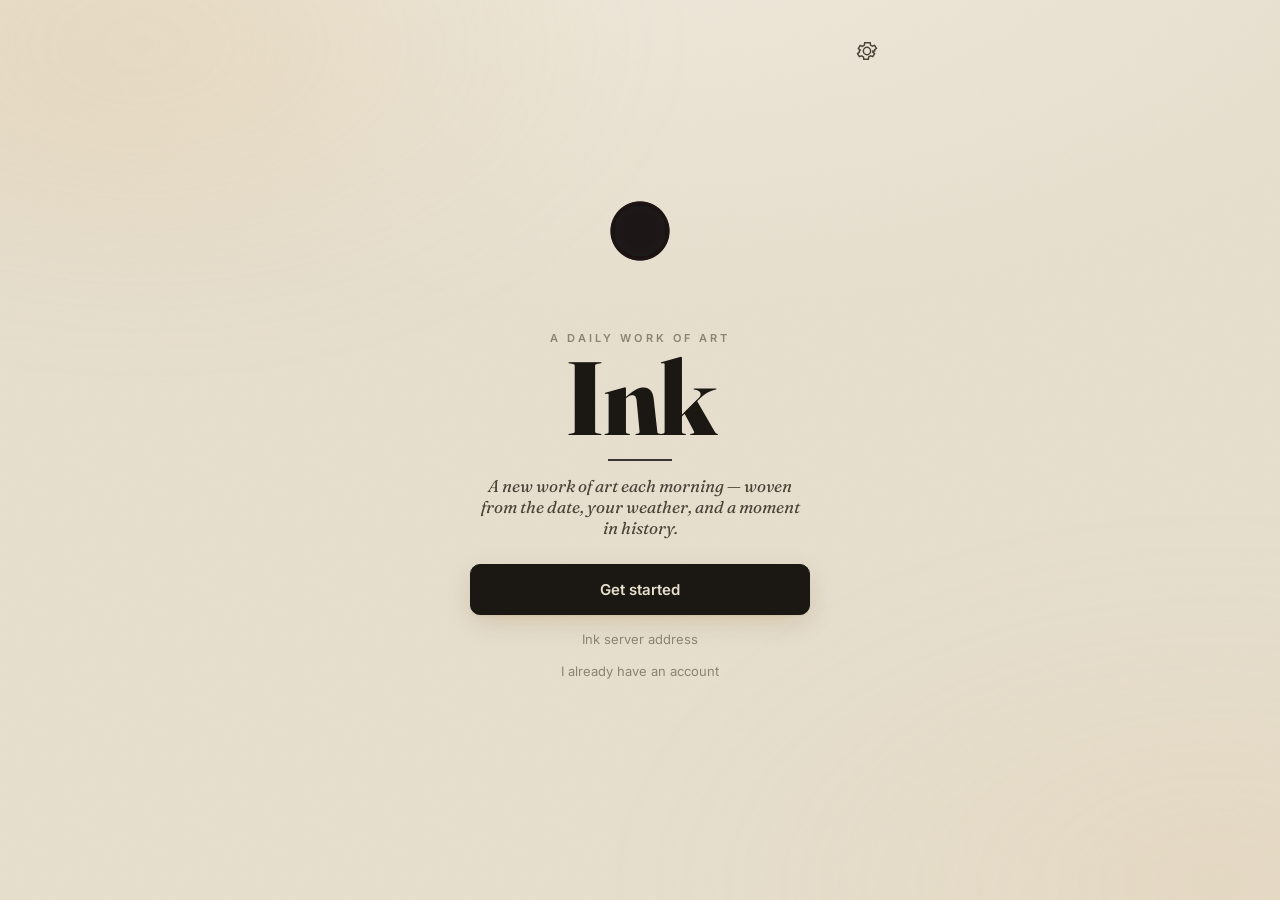
==== commit 7ac3de86: "feat: onboarding + home polish — name prompt, welcome gear, realistic shadows, swipe nudge 1. Home f" ====
--- a/static/index.html
+++ b/static/index.html
@@ -47,6 +47,9 @@
 
     <!-- ───────────────────────── Welcome ────────────────────────────────── -->
     <section id="screen-welcome" class="screen center">
+      <button class="gear-btn welcome-gear" id="welcome-settings-btn" aria-label="Server settings" title="Server settings">
+        <svg viewBox="0 0 24 24" width="22" height="22"><path d="M12 8a4 4 0 100 8 4 4 0 000-8zm8.4 4a6.5 6.5 0 00-.1-1.2l2-1.6-2-3.4-2.4 1a6.4 6.4 0 00-2-1.2l-.4-2.6H9.5L9 5.8a6.4 6.4 0 00-2 1.2l-2.4-1-2 3.4 2 1.6A6.5 6.5 0 003.6 12c0 .4 0 .8.1 1.2l-2 1.6 2 3.4 2.4-1c.6.5 1.3.9 2 1.2l.4 2.6h5l.4-2.6c.7-.3 1.4-.7 2-1.2l2.4 1 2-3.4-2-1.6c.1-.4.1-.8.1-1.2z" fill="none" stroke="currentColor" stroke-width="1.6"/></svg>
+      </button>
       <div class="inkmark inkmark-lg" aria-hidden="true"><svg viewBox="0 0 160 160"><use href="#inkblob" /></svg></div>
       <p class="eyebrow">A daily work of art</p>
       <h1 class="word">Ink</h1>
@@ -58,7 +61,6 @@
         <label>Server URL<input id="server-url" placeholder="https://your-ink-server" /></label>
         <button id="server-save" type="button" class="btn-ghost">Save server</button>
       </details>
-      <p class="returning-hint">Already set up a frame? <button type="button" id="restore-open" class="link inline-link">Restore your account ›</button></p>
       <details class="disclosure" id="restore-details">
         <summary>I already have an account</summary>
         <label>Account token<input id="restore-token" placeholder="paste your token" /></label>
@@ -148,8 +150,6 @@
         <summary>Enter the code instead</summary>
         <form id="pair-form" class="pair-form">
           <input id="pair-code" inputmode="numeric" maxlength="6" placeholder="000000" class="code-input" />
-          <label>Name this frame <span class="optional">(optional)</span>
-            <input id="pair-name" maxlength="40" placeholder="e.g. Living room" /></label>
           <button type="submit" class="btn-primary">Pair frame</button>
           <p id="pair-error" class="error" hidden></p>
         </form>
@@ -496,6 +496,15 @@
     <div class="lb-frame"><img id="lb-img" alt="artwork" /></div>
   </div>
 
+  <!-- Name-your-frame modal, shown right after a successful pairing. -->
+  <div id="name-modal" class="modal-overlay" hidden>
+    <div class="modal-card" role="dialog" aria-modal="true" aria-label="Name your frame">
+      <div class="modal-head"><h4>Name your frame</h4></div>
+      <label>Frame name<input id="name-modal-input" maxlength="40" value="My Ink" autocomplete="off" /></label>
+      <button id="name-modal-save" type="button" class="btn-primary name-modal-save">Save</button>
+    </div>
+  </div>
+
   <script src="jsqr.js"></script>
   <script src="app.js"></script>
 </body>
--- a/static/styles.css
+++ b/static/styles.css
@@ -483,9 +483,12 @@
 .scan-hint { color: var(--muted); font-size: 13px; margin: 10px 0; }
 .scanner .btn-ghost { max-width: 200px; margin: 0 auto; }
 
-.returning-hint { color: var(--muted); font-size: 13px; margin: 16px 0 0; }
-.inline-link { font: inherit; font-size: 13px; color: var(--ink); font-weight: 600;
-               background: none; border: none; cursor: pointer; padding: 0; text-decoration: underline; }
+/* Welcome-screen settings gear (no account yet → server address lives here). */
+#screen-welcome { position: relative; }
+.welcome-gear { position: absolute; top: max(14px, env(safe-area-inset-top)); right: 14px; z-index: 2; margin-left: 0; }
+
+/* "Name your frame" modal — Save under the input, full width. */
+.name-modal-save { margin-top: 16px; }
 
 /* ═══════════════════════ v2 — home as a hung work of art ═══════════════ */
 .home { display: flex; flex-direction: column; height: 100%; min-height: 0; overflow: hidden; }
@@ -577,7 +580,16 @@
 /* Fine-art print frame — slim walnut molding, wide white mat, soft wall shadow
    (inspired by gallery print mockups). */
 .gallery-frame { display: flex; justify-content: center; margin: clamp(8px, 3vh, 24px) auto 4px;
-                 cursor: pointer; padding: 0; background: none; border: none; max-width: 100%; }
+                 cursor: pointer; padding: 0; background: none; border: none; max-width: 100%;
+                 position: relative; }
+/* Grounded penumbra: a soft ellipse hugging the bottom edge, like the diffuse
+   shadow a frame throws on the wall right beneath it. Box-shadows can't make
+   this elliptical falloff, and it's what sells the "hanging on a wall" depth. */
+.gallery-frame::after {
+  content: ""; position: absolute; z-index: -1; left: 7%; right: 7%;
+  bottom: -9px; height: 16px; border-radius: 50%;
+  background: rgba(27,24,19,.30); filter: blur(9px); pointer-events: none;
+}
 /* Walnut molding — real wood-grain photo, beveled with inner light/shade. */
 .gframe-wood {
   display: inline-block; position: relative;
@@ -587,14 +599,14 @@
     inset 0 2px 3px rgba(255,255,255,.20),   /* top molding highlight */
     inset 0 -4px 8px rgba(0,0,0,.45),         /* bottom molding shade (rounded look) */
     inset 0 0 0 1px rgba(0,0,0,.35),          /* crisp outer edge */
-    /* Realistic wall shadow: a faint contact halo right at the frame, then a
-       penumbra that grows + fades downward, as if lit from above. */
-    0 0 1px rgba(27,24,19,.12),
-    0 2px 4px rgba(27,24,19,.20),
-    0 6px 9px -1px rgba(27,24,19,.16),
-    0 13px 22px -5px rgba(27,24,19,.15),
-    0 24px 40px -10px rgba(27,24,19,.16),
-    0 42px 70px -18px rgba(27,24,19,.22);
+    /* Realistic wall shadow: the frame hangs nearly flush to the wall, so the
+       shadow stays TIGHT — a crisp contact line under the molding, then a short
+       penumbra biased down-right (light from the upper left). The old huge
+       far-flung layers read as "floating off the wall". */
+    0 1px 1px rgba(27,24,19,.32),
+    1px 3px 4px -1px rgba(27,24,19,.26),
+    2px 7px 10px -3px rgba(27,24,19,.20),
+    3px 14px 20px -8px rgba(27,24,19,.16);
 }
 /* Wide white mat inside the molding. */
 .gframe-mat {
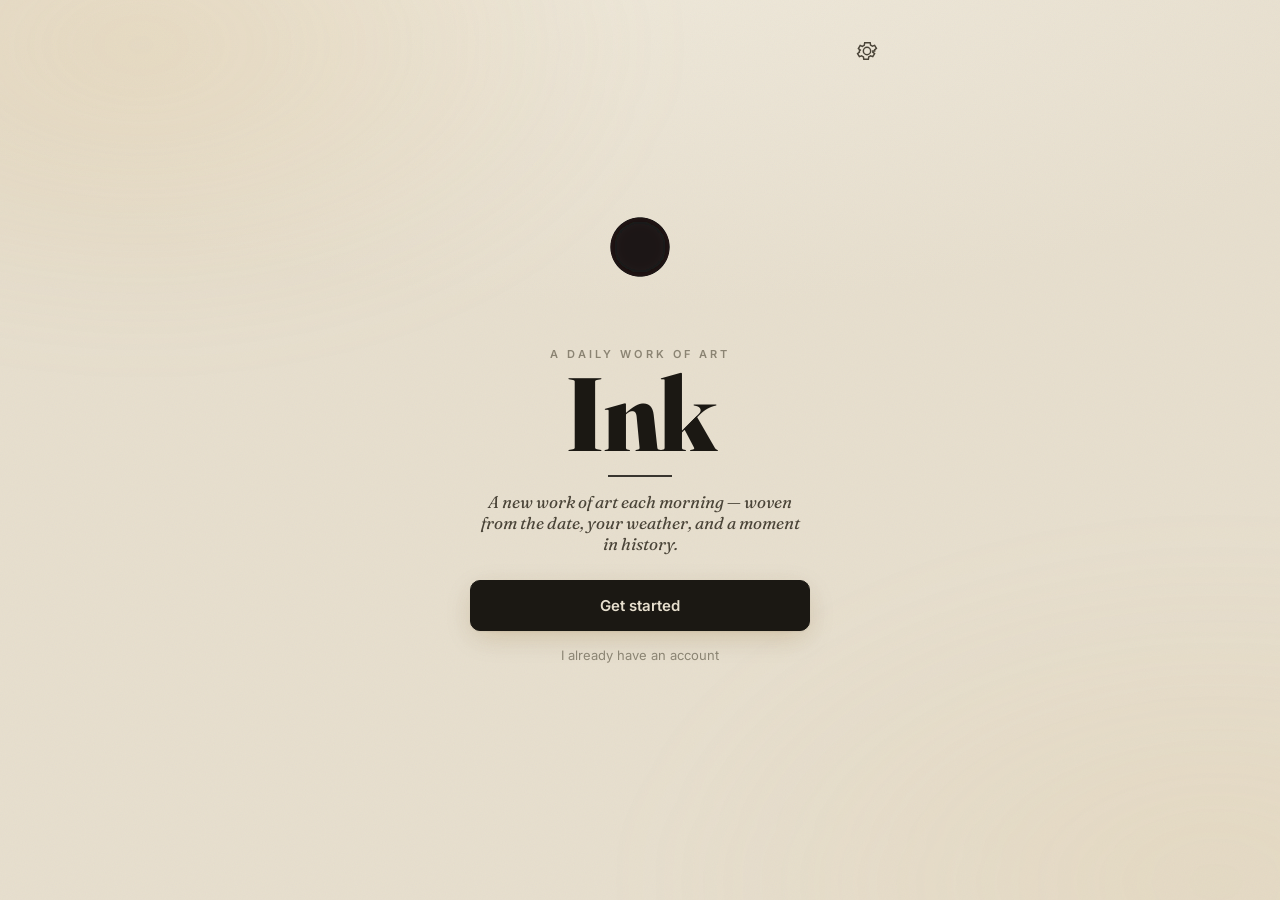
==== commit c09a9f53: "refactor: move server address off the welcome screen into a Settings screen The 'Ink server address'" ====
--- a/static/index.html
+++ b/static/index.html
@@ -56,17 +56,31 @@
       <hr class="rule" />
       <p class="tagline">A new work of art each morning — woven from the date, your weather, and a moment in history.</p>
       <button id="start-btn" class="btn-primary">Get started</button>
-      <details id="server-details" class="disclosure">
-        <summary>Ink server address</summary>
-        <label>Server URL<input id="server-url" placeholder="https://your-ink-server" /></label>
-        <button id="server-save" type="button" class="btn-ghost">Save server</button>
-      </details>
       <details class="disclosure" id="restore-details">
         <summary>I already have an account</summary>
         <label>Account token<input id="restore-token" placeholder="paste your token" /></label>
         <button id="restore-btn" class="btn-ghost">Restore</button>
       </details>
       <p id="welcome-error" class="error" hidden></p>
+    </section>
+
+    <!-- ─────────────── Settings before sign-in (welcome gear) ───────────── -->
+    <section id="screen-setup" class="screen" hidden>
+      <header class="topbar">
+        <button class="link back" id="setup-back">‹ Back</button>
+        <span class="brand-text">Settings</span><span class="spacer"></span>
+      </header>
+
+      <div class="card">
+        <h3>Ink server</h3>
+        <p class="hint">The address this app talks to. Leave it alone unless you run your own Ink server.</p>
+        <label>Server URL<input id="server-url" placeholder="https://your-ink-server" /></label>
+        <button id="server-save" type="button" class="btn-ghost wide">Save server</button>
+      </div>
+
+      <dl class="spec">
+        <div><dt>App version</dt><dd id="setup-version" class="mono">—</dd></div>
+      </dl>
     </section>
 
     <!-- ───────────────────────────── Home ───────────────────────────────── -->
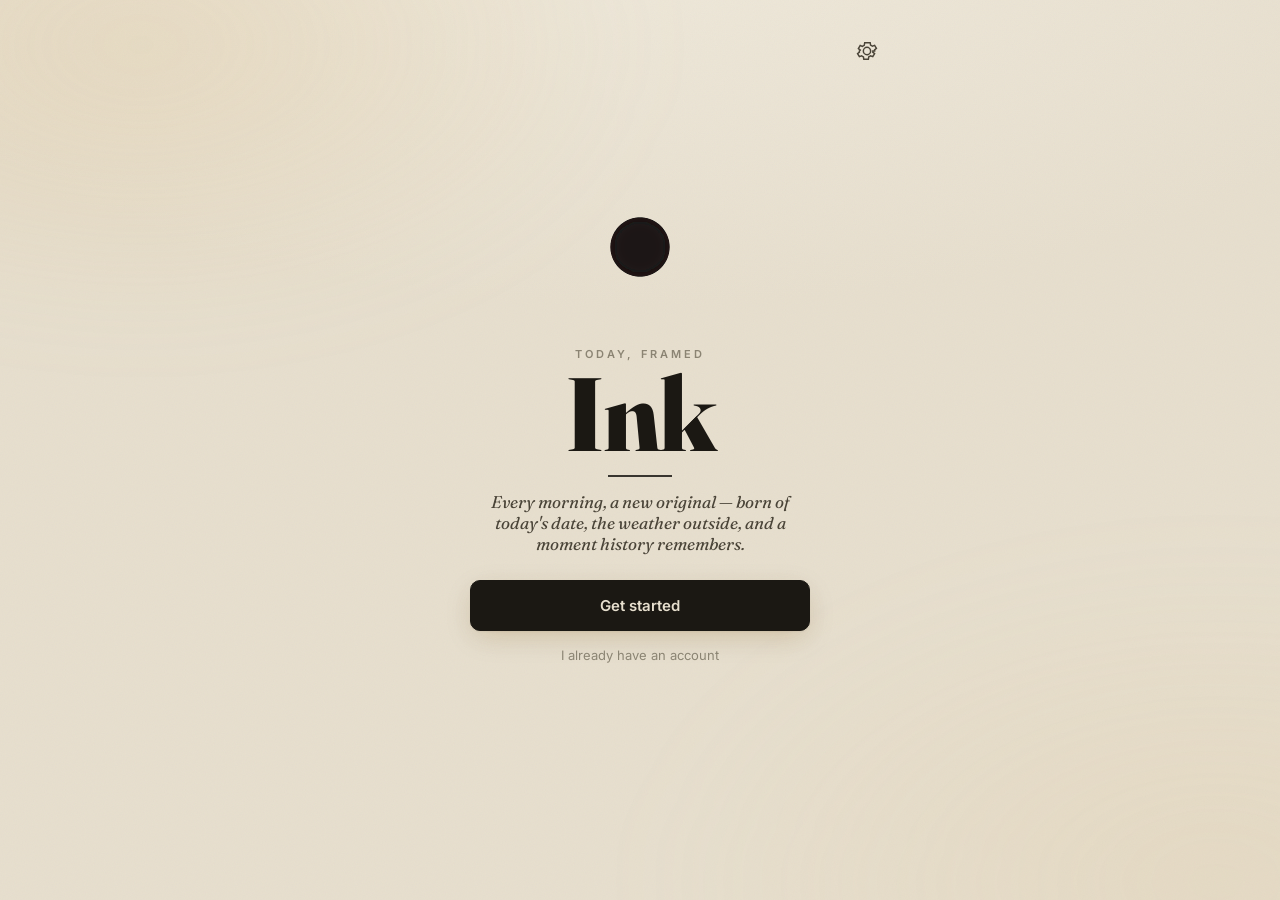
==== commit 899987b2: "copy: welcome microcopy — eyebrow and tagline no longer repeat each other 'A daily work of art' + 'A" ====
--- a/static/index.html
+++ b/static/index.html
@@ -51,10 +51,10 @@
         <svg viewBox="0 0 24 24" width="22" height="22"><path d="M12 8a4 4 0 100 8 4 4 0 000-8zm8.4 4a6.5 6.5 0 00-.1-1.2l2-1.6-2-3.4-2.4 1a6.4 6.4 0 00-2-1.2l-.4-2.6H9.5L9 5.8a6.4 6.4 0 00-2 1.2l-2.4-1-2 3.4 2 1.6A6.5 6.5 0 003.6 12c0 .4 0 .8.1 1.2l-2 1.6 2 3.4 2.4-1c.6.5 1.3.9 2 1.2l.4 2.6h5l.4-2.6c.7-.3 1.4-.7 2-1.2l2.4 1 2-3.4-2-1.6c.1-.4.1-.8.1-1.2z" fill="none" stroke="currentColor" stroke-width="1.6"/></svg>
       </button>
       <div class="inkmark inkmark-lg" aria-hidden="true"><svg viewBox="0 0 160 160"><use href="#inkblob" /></svg></div>
-      <p class="eyebrow">A daily work of art</p>
+      <p class="eyebrow">Today, framed</p>
       <h1 class="word">Ink</h1>
       <hr class="rule" />
-      <p class="tagline">A new work of art each morning — woven from the date, your weather, and a moment in history.</p>
+      <p class="tagline">Every morning, a new original — born of today's date, the weather outside, and a moment history remembers.</p>
       <button id="start-btn" class="btn-primary">Get started</button>
       <details class="disclosure" id="restore-details">
         <summary>I already have an account</summary>
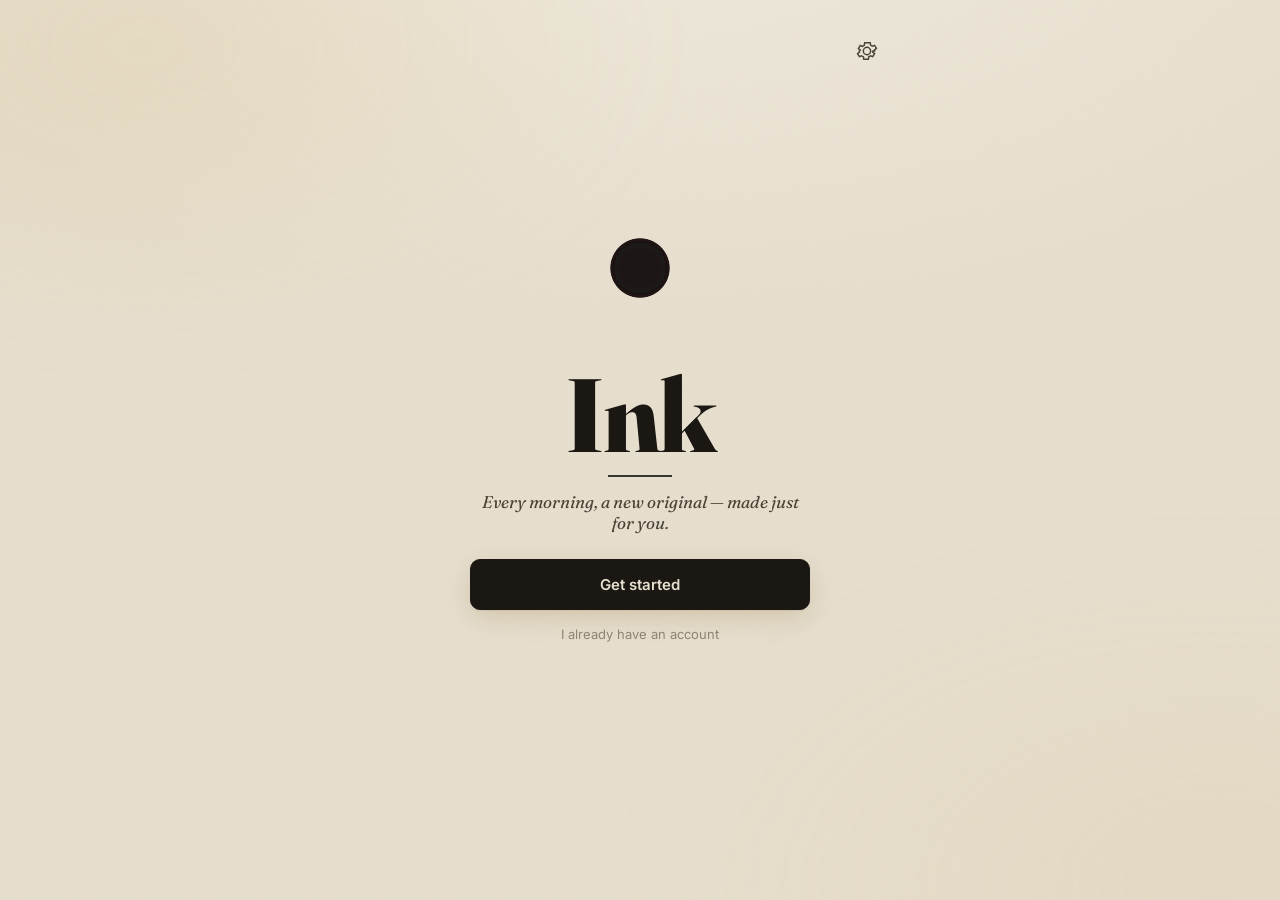
==== commit 508dadfb: "copy: drop the welcome eyebrow, tighten the tagline The short eyebrow sat awkwardly between the ink " ====
--- a/static/index.html
+++ b/static/index.html
@@ -51,10 +51,9 @@
         <svg viewBox="0 0 24 24" width="22" height="22"><path d="M12 8a4 4 0 100 8 4 4 0 000-8zm8.4 4a6.5 6.5 0 00-.1-1.2l2-1.6-2-3.4-2.4 1a6.4 6.4 0 00-2-1.2l-.4-2.6H9.5L9 5.8a6.4 6.4 0 00-2 1.2l-2.4-1-2 3.4 2 1.6A6.5 6.5 0 003.6 12c0 .4 0 .8.1 1.2l-2 1.6 2 3.4 2.4-1c.6.5 1.3.9 2 1.2l.4 2.6h5l.4-2.6c.7-.3 1.4-.7 2-1.2l2.4 1 2-3.4-2-1.6c.1-.4.1-.8.1-1.2z" fill="none" stroke="currentColor" stroke-width="1.6"/></svg>
       </button>
       <div class="inkmark inkmark-lg" aria-hidden="true"><svg viewBox="0 0 160 160"><use href="#inkblob" /></svg></div>
-      <p class="eyebrow">Today, framed</p>
       <h1 class="word">Ink</h1>
       <hr class="rule" />
-      <p class="tagline">Every morning, a new original — born of today's date, the weather outside, and a moment history remembers.</p>
+      <p class="tagline">Every morning, a new original — made just for you.</p>
       <button id="start-btn" class="btn-primary">Get started</button>
       <details class="disclosure" id="restore-details">
         <summary>I already have an account</summary>
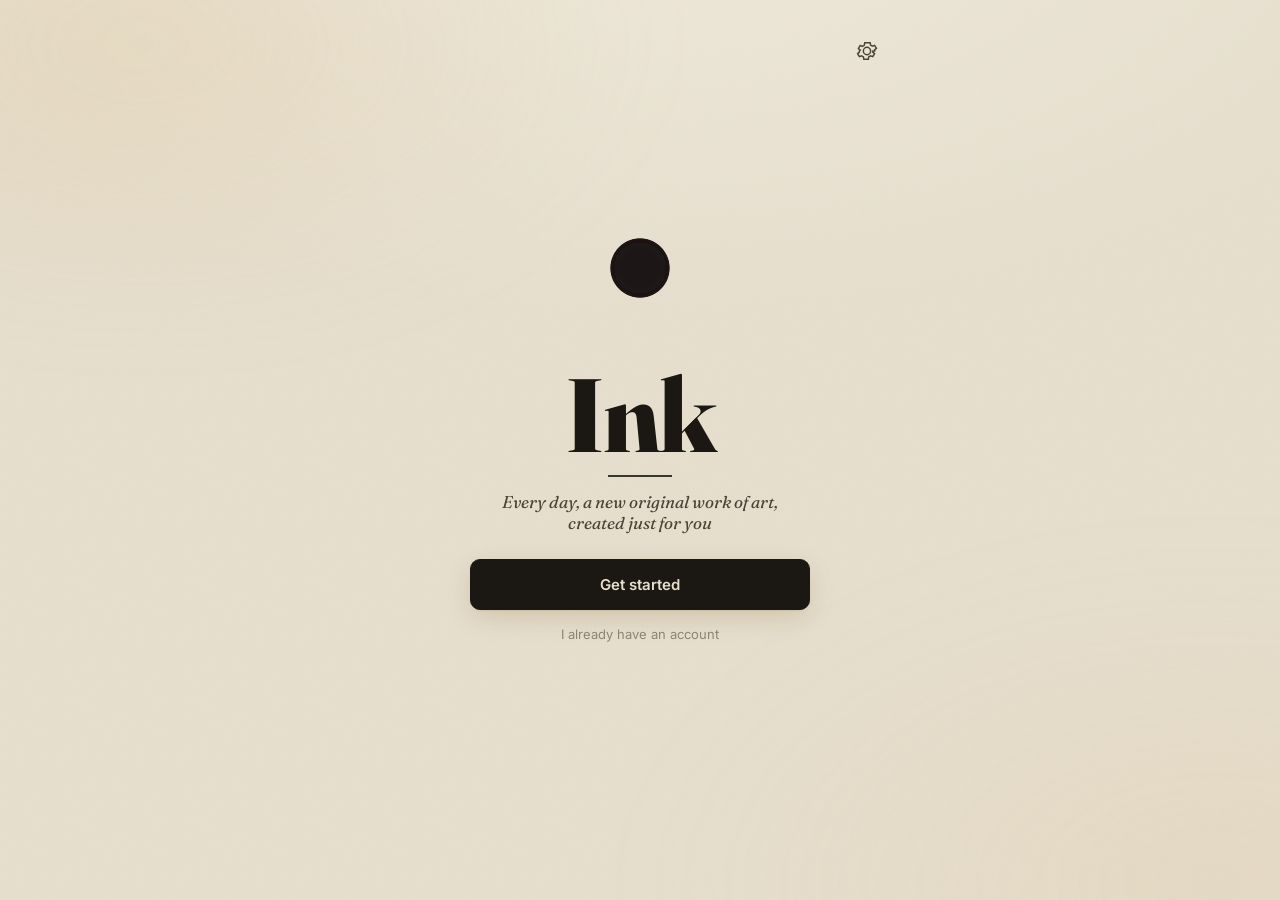
==== commit 8129b849: "copy: tagline — every day, no dashes, no trailing period 'Every day, a new original work of art, cre" ====
--- a/static/index.html
+++ b/static/index.html
@@ -53,7 +53,7 @@
       <div class="inkmark inkmark-lg" aria-hidden="true"><svg viewBox="0 0 160 160"><use href="#inkblob" /></svg></div>
       <h1 class="word">Ink</h1>
       <hr class="rule" />
-      <p class="tagline">Every morning, a new original — made just for you.</p>
+      <p class="tagline">Every day, a new original work of art, created just for you</p>
       <button id="start-btn" class="btn-primary">Get started</button>
       <details class="disclosure" id="restore-details">
         <summary>I already have an account</summary>
